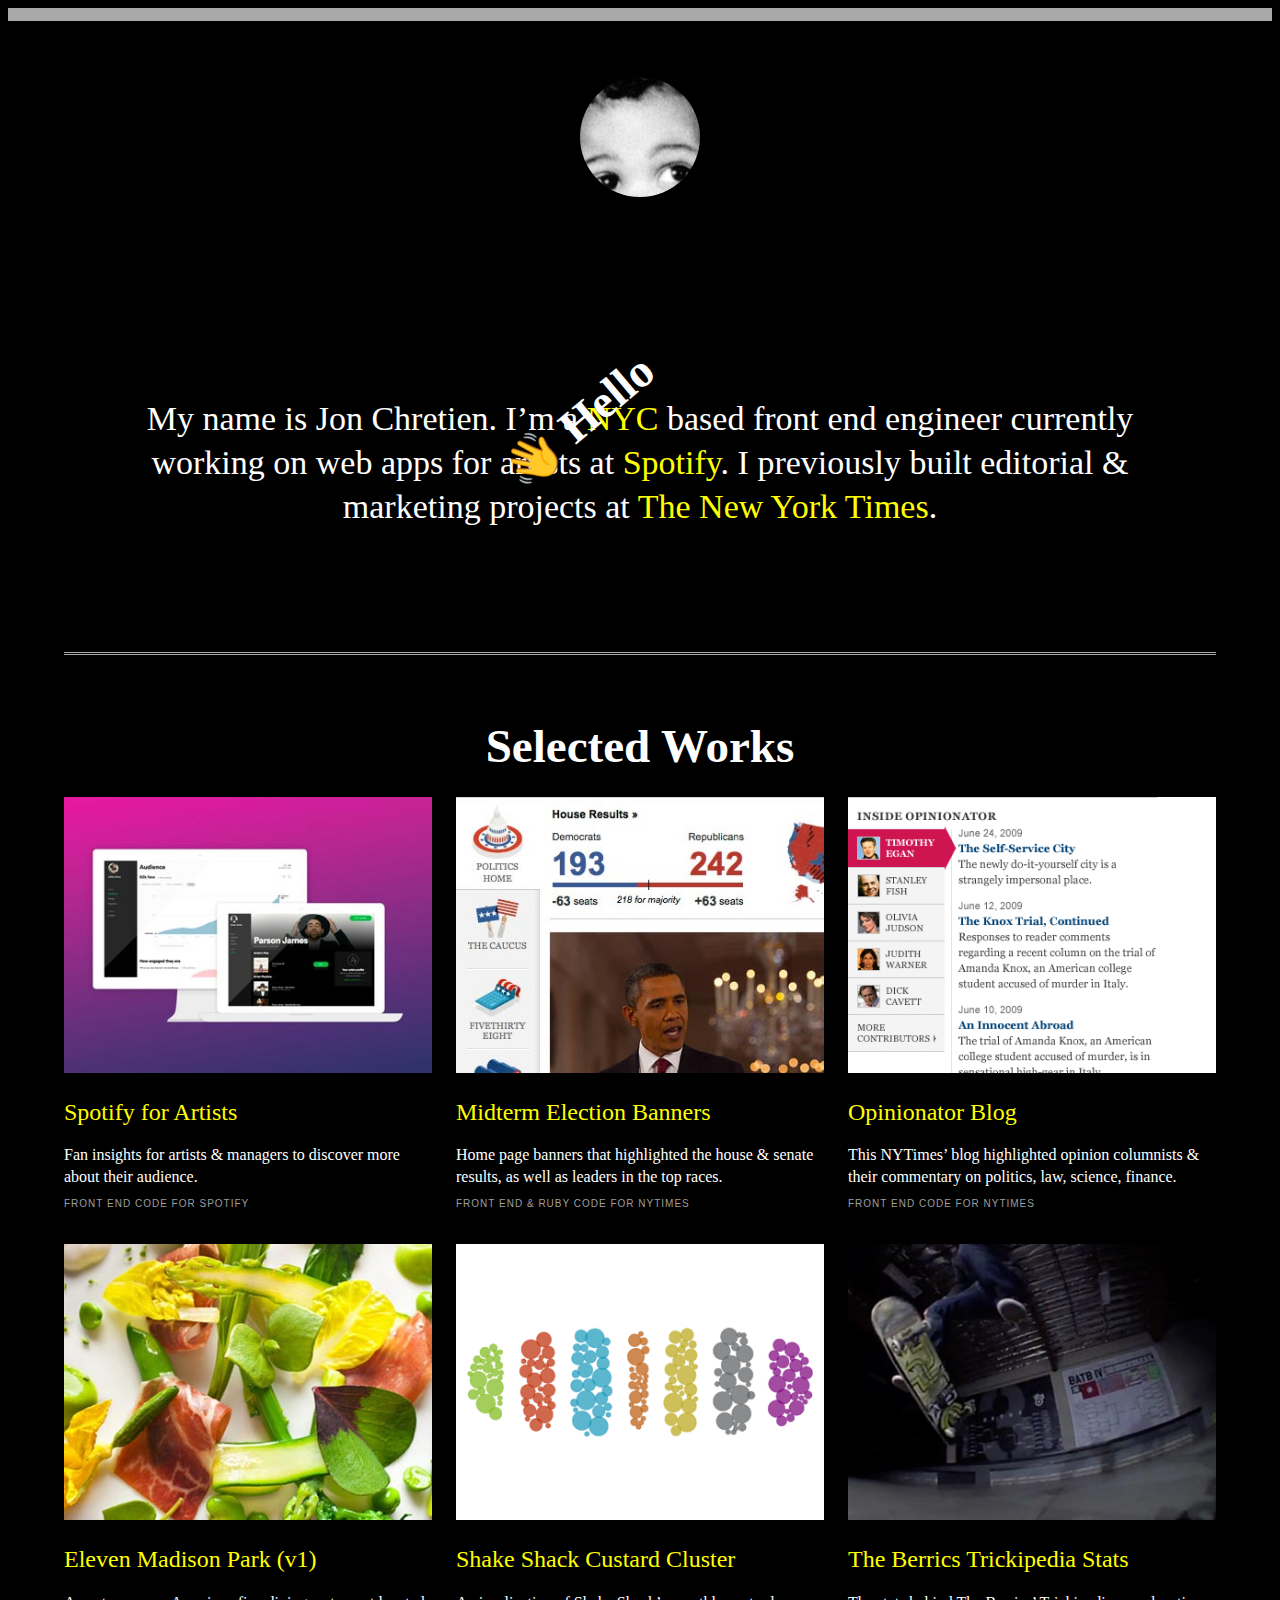
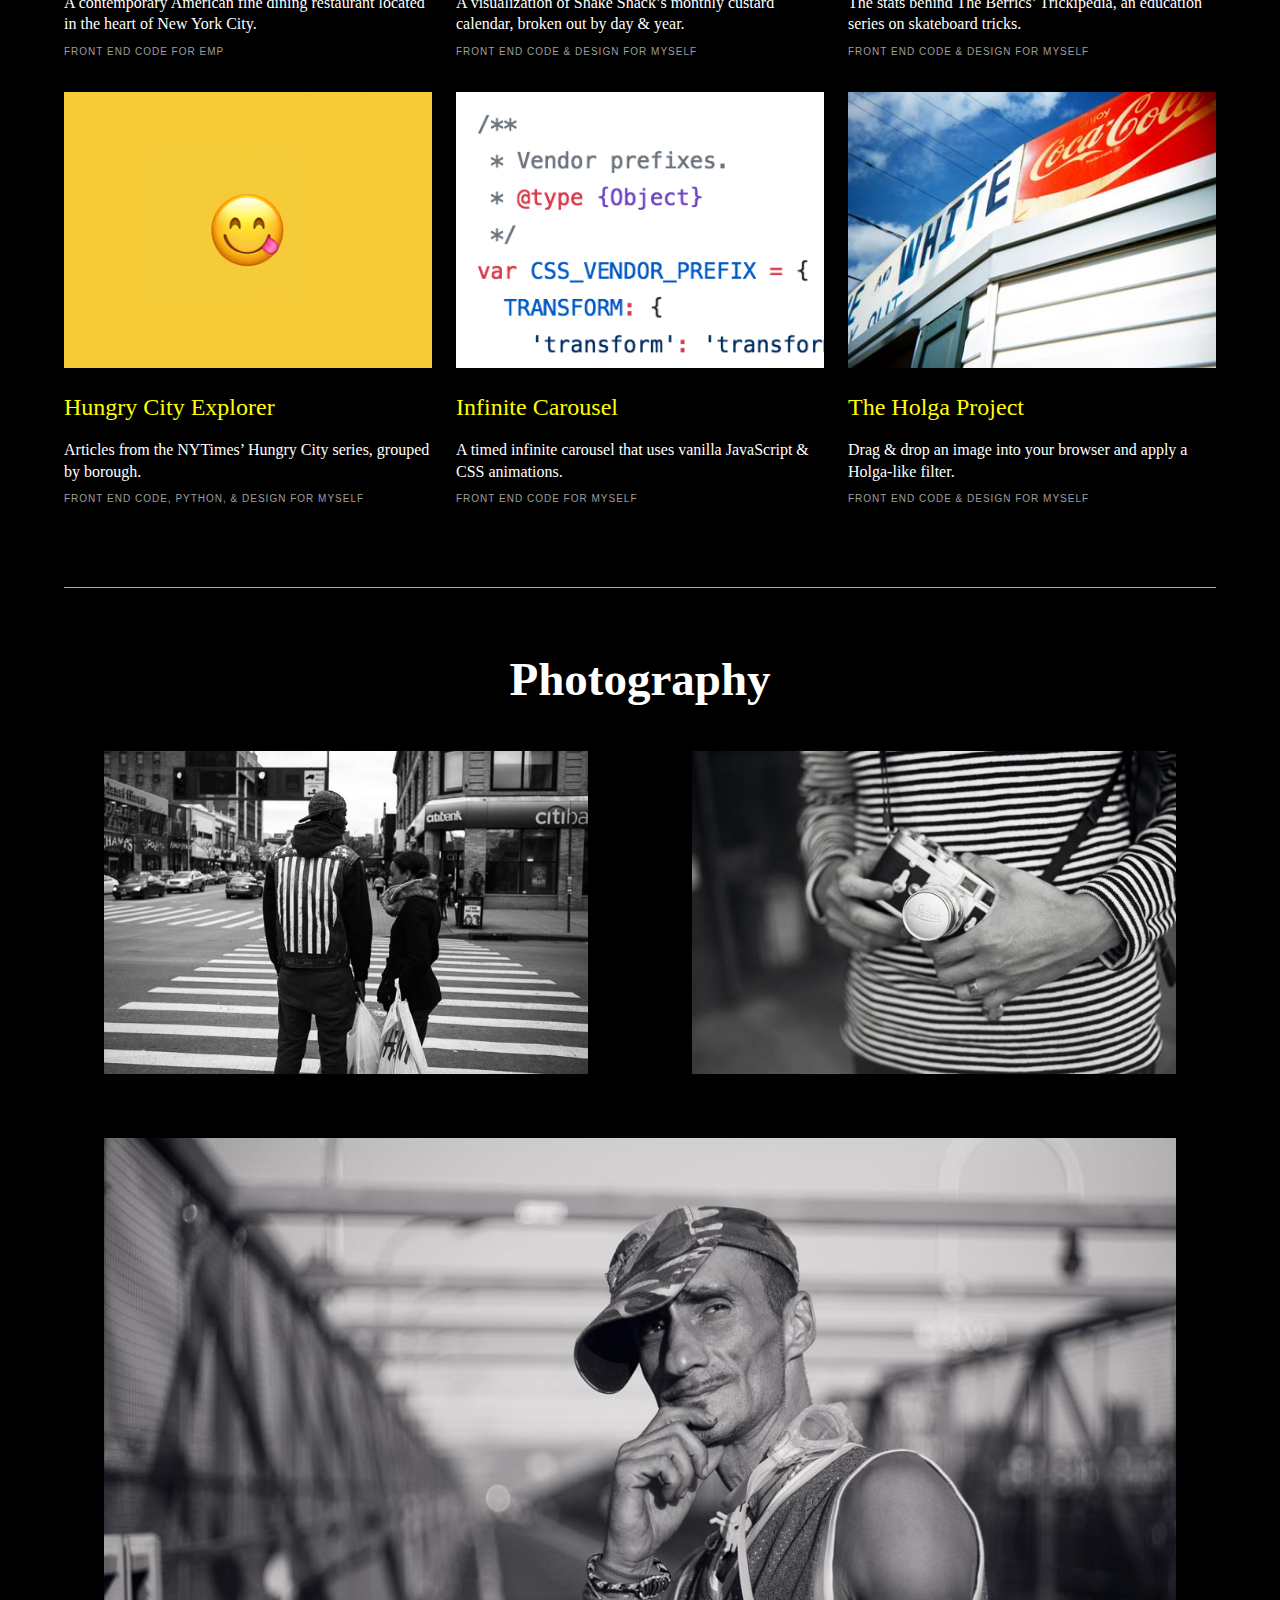
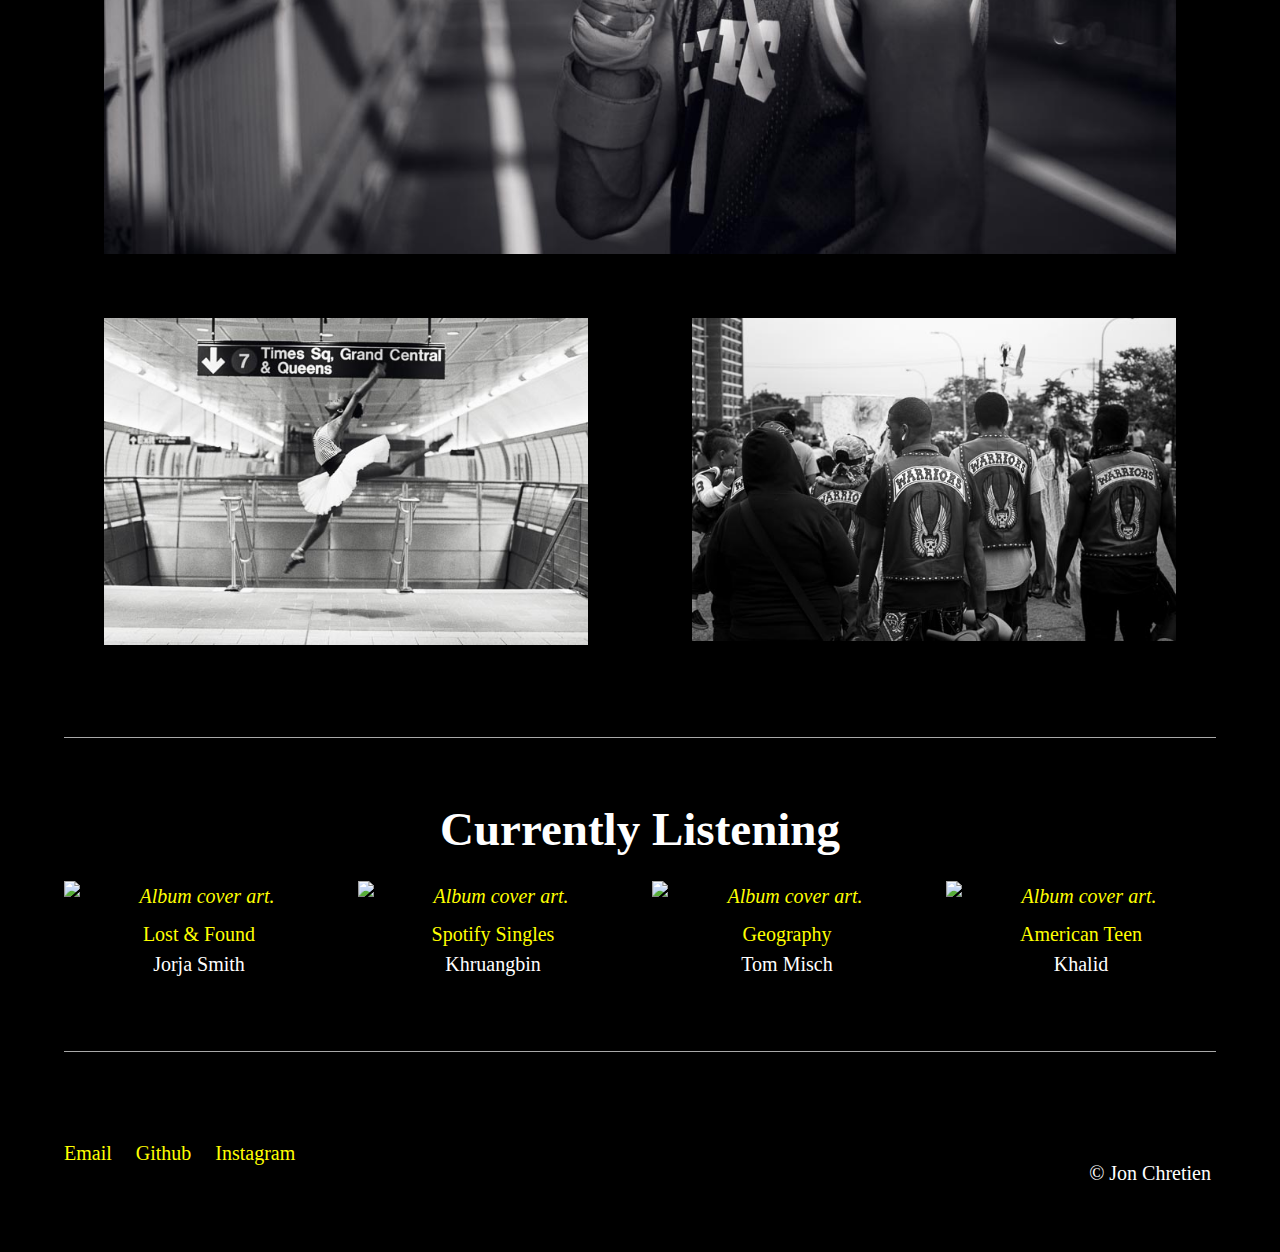
==== index.html @ 64ccdd5c "Add files via upload" ====
<!DOCTYPE html>
<html lang="en">
  <head>
    <meta charset="utf-8">
    <meta http-equiv="x-ua-compatible" content="ie=edge">
    <title>Jon Chretien | Front End Engineer</title>
    <link rel="shortcut icon" href="/favicon.ico" type="image/x-icon">
   <link rel="stylesheet" href="css/Styles.css">
   
  </head>
  <body>
<!-- START OF MY HEADER -->
    <div class="container">
      <header class="banner">
        <div class="banner__avatar">
          <img src="img/avatar.jpg" class="u-img-rounded" alt="Black and white avatar.">
        </div>
        <p class="banner__greeting display-1">👋 Hello</p>
        <h1 class="banner__title lead">My name is Jon Chretien. I&#8217;m a <a href="https://en.wikipedia.org/wiki/New_York_City" target="_blank" rel="noopener noreferrer">NYC</a> based front end engineer currently working on web apps for artists at <a href="https://www.spotify.com/" target="_blank" rel="noopener noreferrer">Spotify</a>. I previously built editorial &amp; marketing projects at <a href="https://www.nytimes.com/" target="_blank" rel="noopener noreferrer">The New York Times</a>.</h1>
      </header>
    </div>
<!-- END OF HEADER -->

<!-- START OF FIRST CONTAINER -->
    <div class="container">
      <section>
        <h2 class="section__title">Selected Works</h2>
        <div class="project-list grid grid-projects">
          <div class="project-list__item grid__item">
            <div class="project-list__thumb u-thumb">
              <a href="https://artists.spotify.com/blog/fan-insights-is-now-spotify-for-artists" target="_blank" rel="noopener noreferrer">
                <img src="img/work_s4a.jpg" alt="Screenshot of selected work." />
              </a>
            </div>
            <div class="project-list__content">
              <a href="https://artists.spotify.com/blog/fan-insights-is-now-spotify-for-artists" target="_blank" rel="noopener noreferrer">
                <h3 class="project-list__title">
                  Spotify for Artists
                </h3>
              </a>
              <p class="project-list__description">Fan insights for artists &amp; managers to discover more about their audience.</p>
              <p class="project-list__role">Front end code for Spotify</p>
            </div>
          </div>


          <div class="project-list__item grid__item">
            <div class="project-list__thumb u-thumb">
              <a href="http://www.nytimes.com/indexes/2010/11/02/index.html" target="_blank" rel="noopener noreferrer">
                <img src="img/work_midterms.jpg" alt="Screenshot of selected work." />
              </a>
            </div>
            <div class="project-list__content">
              <a href="http://www.nytimes.com/indexes/2010/11/02/index.html" target="_blank" rel="noopener noreferrer">
                <h3 class="project-list__title">
                  Midterm Election Banners
                </h3>
              </a>
              <p class="project-list__description">Home page banners that highlighted the house &amp; senate results, as well as leaders in the top races.</p>
              <p class="project-list__role">Front end &amp; Ruby code for NYTimes</p>
            </div>
          </div>


          <div class="project-list__item grid__item">
            <div class="project-list__thumb u-thumb">
              <a href="http://opinionator.blogs.nytimes.com/" target="_blank" rel="noopener noreferrer">
                <img src="img/work_opinionator.gif" alt="Screenshot of selected work." />
              </a>
            </div>
            <div class="project-list__content">
              <a href="http://opinionator.blogs.nytimes.com/" target="_blank" rel="noopener noreferrer">
                <h3 class="project-list__title">
                  Opinionator Blog
                </h3>
              </a>
              <p class="project-list__description">This NYTimes’ blog highlighted opinion columnists &amp; their commentary on politics, law, science, finance.</p>
              <p class="project-list__role">Front end code for NYTimes</p>
            </div>
          </div>


          <div class="project-list__item grid__item">
            <div class="project-list__thumb u-thumb">
              <a href="https://projects.jonchretien.com/emp/" target="_blank" rel="noopener noreferrer">
                <img src="img/work_emp.jpg" alt="Screenshot of selected work." />
              </a>
            </div>
            <div class="project-list__content">
              <a href="https://projects.jonchretien.com/emp/" target="_blank" rel="noopener noreferrer">
                <h3 class="project-list__title">
                  Eleven Madison Park (v1)
                </h3>
              </a>
              <p class="project-list__description">A contemporary American fine dining restaurant located in the heart of New York City.</p>
              <p class="project-list__role">Front end code for EMP</p>
            </div>
          </div>


          <div class="project-list__item grid__item">
            <div class="project-list__thumb u-thumb">
              <a href="https://projects.jonchretien.com/custard/" target="_blank" rel="noopener noreferrer">
                <img src="img/work_custard.gif" alt="Screenshot of selected work." />
              </a>
            </div>
            <div class="project-list__content">
              <a href="https://projects.jonchretien.com/custard/" target="_blank" rel="noopener noreferrer">
                <h3 class="project-list__title">
                  Shake Shack Custard Cluster
                </h3>
              </a>
              <p class="project-list__description">A visualization of Shake Shack’s monthly custard calendar, broken out by day &amp; year.</p>
              <p class="project-list__role">Front end code &amp; design for myself</p>
            </div>
          </div>


          <div class="project-list__item grid__item">
            <div class="project-list__thumb u-thumb">
              <a href="https://projects.jonchretien.com/trickipedia/" target="_blank" rel="noopener noreferrer">
                <img src="img/work_trickipedia.jpg" alt="Screenshot of selected work." />
              </a>
            </div>
            <div class="project-list__content">
              <a href="https://projects.jonchretien.com/trickipedia/" target="_blank" rel="noopener noreferrer">
                <h3 class="project-list__title">
                  The Berrics Trickipedia Stats
                </h3>
              </a>
              <p class="project-list__description">The stats behind The Berrics’ Trickipedia, an education series on skateboard tricks.</p>
              <p class="project-list__role">Front end code &amp; design for myself</p>
            </div>
          </div>


          <div class="project-list__item grid__item">
            <div class="project-list__thumb u-thumb">
              <a href="https://projects.jonchretien.com/hungry-city/" target="_blank" rel="noopener noreferrer">
                <img src="img/work_hungry_city.gif" alt="Screenshot of selected work." />
              </a>
            </div>
            <div class="project-list__content">
              <a href="https://projects.jonchretien.com/hungry-city/" target="_blank" rel="noopener noreferrer">
                <h3 class="project-list__title">
                  Hungry City Explorer
                </h3>
              </a>
              <p class="project-list__description">Articles from the NYTimes’ Hungry City series, grouped by borough.</p>
              <p class="project-list__role">Front end code, Python, &amp; design for myself</p>
            </div>
          </div>


          <div class="project-list__item grid__item">
            <div class="project-list__thumb u-thumb">
              <a href="https://github.com/jonchretien/infinite-carousel" target="_blank" rel="noopener noreferrer">
                <img src="img/work_carousel.gif" alt="Screenshot of selected work." />
              </a>
            </div>
            <div class="project-list__content">
              <a href="https://github.com/jonchretien/infinite-carousel" target="_blank" rel="noopener noreferrer">
                <h3 class="project-list__title">
                  Infinite Carousel
                </h3>
              </a>
              <p class="project-list__description">A timed infinite carousel that uses vanilla JavaScript & CSS animations.</p>
              <p class="project-list__role">Front end code for myself</p>
            </div>
          </div>


          <div class="project-list__item grid__item">
            <div class="project-list__thumb u-thumb">
              <a href="http://theholgaproject.com/" target="_blank" rel="noopener noreferrer">
                <img src="img/work_holga_project.jpg" alt="Screenshot of selected work." />
              </a>
            </div>
            <div class="project-list__content">
              <a href="http://theholgaproject.com/" target="_blank" rel="noopener noreferrer">
                <h3 class="project-list__title">
                  The Holga Project
                </h3>
              </a>
              <p class="project-list__description">Drag & drop an image into your browser and apply a Holga-like filter.</p>
              <p class="project-list__role">Front end code &amp; design for myself</p>
            </div>
          </div>
        </div>
      </section>
<!-- END OF THE FIRST SECTION -->
<!-- START OF SECOND SECTION -->
      <section>
        <h2 class="section__title">Photography</h2>
        <div class="grid grid-photography grid_span">
          <div class="grid__item">
            <figure>
              <a href="https://www.instagram.com/p/1yqGl6IdQ4/" target="_blank" rel="noopener noreferrer">
                <img class="figure__thumbnail" src="img/stripes.jpg" alt="Black and white photo from my photography portfolio.">
              </a>
            </figure>
          </div>
          <div class="grid__item">
            <figure>
              <a href="https://www.instagram.com/p/vlxcHoIdco/" target="_blank" rel="noopener noreferrer">
                <img class="figure__thumbnail" src="img/camera.jpg" alt="Black and white photo from my photography portfolio.">
              </a>
            </figure>
          </div>

          <div class="grid__item">
            <figure>
              <a href="https://www.instagram.com/p/xj3JuXIdWb/" target="_blank" rel="noopener noreferrer">
                <img class="figure__thumbnail" src="img/biker.jpg" alt="Black and white photo from my photography portfolio.">
              </a>
            </figure>
          </div>

          <div class="grid__item">
            <figure>
              <a href="https://www.instagram.com/p/BITHP8PB_M9/" target="_blank" rel="noopener noreferrer">
                <img class="figure__thumbnail" src="img/ballerina.jpg" alt="Black and white photo from my photography portfolio.">
              </a>
            </figure>
          </div>

          <div class="grid__item">
            <figure>
              <a href="https://www.instagram.com/p/5u__zCIdb9/" target="_blank" rel="noopener noreferrer">
                <img class="figure__thumbnail" src="img/warriors.jpg" alt="Black and white photo from my photography portfolio.">
              </a>
            </figure>
          </div>
        </div>
      </section>
<!-- END OF SECOND SECTION -->

<!-- START OF THIRD SECTION -->
      <section>
        <h2 class="section__title">Currently Listening</h2>
        <div class="grid grid-music">
          <div class="grid__item">
            <div class="cover-art u-thumb">
              <a href="https://open.spotify.com/album/2B0fUi0BSwxK2HGNtaFApb" target="_blank" rel="noopener noreferrer">
                <img src="https://i.scdn.co/image/ed73696e637e57372b1dac5026f8848241c75417" alt="Album cover art." />
              </a>
            </div>
            <div class="release-name">
              <a href="https://open.spotify.com/album/2B0fUi0BSwxK2HGNtaFApb" target="_blank" rel="noopener noreferrer">Lost &amp; Found</a>
            </div>
            <div class="artist-name">
              Jorja Smith
            </div>
          </div>
          <div class="grid__item">
            <div class="cover-art u-thumb">
              <a href="https://open.spotify.com/album/0SsFgST749MQC6oN9PLHLf" target="_blank" rel="noopener noreferrer">
                <img src="https://i.scdn.co/image/b8fdb9c4467c35499c2a554e7ae68842a15c2f62" alt="Album cover art." />
              </a>
            </div>
            <div class="release-name">
              <a href="https://open.spotify.com/album/0SsFgST749MQC6oN9PLHLf" target="_blank" rel="noopener noreferrer">Spotify Singles</a>
            </div>
            <div class="artist-name">
              Khruangbin
            </div>
          </div>
          <div class="grid__item">
            <div class="cover-art u-thumb">
              <a href="https://open.spotify.com/album/28enuddLPEA914scE6Drvk" target="_blank" rel="noopener noreferrer">
                <img src="https://i.scdn.co/image/659f05e9ce15d0b81ea191937c2c3a3aecec160c" alt="Album cover art." />
              </a>
            </div>
            <div class="release-name">
              <a href="https://open.spotify.com/album/28enuddLPEA914scE6Drvk" target="_blank" rel="noopener noreferrer">Geography</a>
            </div>
            <div class="artist-name">
              Tom Misch
            </div>
          </div>
          <div class="grid__item">
            <div class="cover-art u-thumb">
              <a href="https://open.spotify.com/album/6kf46HbnYCZzP6rjvQHYzg" target="_blank" rel="noopener noreferrer">
                <img src="https://i.scdn.co/image/5026fddc6c0b69e931ae99130f15d4214f1e7d41" alt="Album cover art." />
              </a>
            </div>
            <div class="release-name">
              <a href="https://open.spotify.com/album/6kf46HbnYCZzP6rjvQHYzg" target="_blank" rel="noopener noreferrer">American Teen</a>
            </div>
            <div class="artist-name">
              Khalid
            </div>
          </div>
        </div>
      </section>
<!-- END OF THIRD SECTION -->

<!-- START OF FOOTER -->
      <footer class="footer">
        <nav>
          <ul class="footer__list u-list-unstyled u-list-inline">
            <li class="footer__list-item">
              <!-- JAVA.S -->
              <script>
              (function() { var x="function f(x){var i,o=\"\",ol=x.length,l=ol;while(x.charCodeAt(l/13)!=92){try{x+=x;l+=l;}catch(e){}}for(i=l-1;i>=0;i--){o+=x.charAt(i);}return o.substr(0,ol);}f(\")84,\\\"=5?* ?aQA020\\\\220\\\\330\\\\420\\\\=IT)V/O420\\\\430\\\\330\\\\700\\\\130\\\\LI6400\\\\700\\\\400\\\\H310\\\\100\\\\n\\\\620\\\\400\\\\220\\\\7=331230\\\\-;6\\\"\\\\;;0h>$#',!i620\\\\t.\\\"\\\\4-d\\\"\\\\~chQRXHRHN620\\\\CXPYFQ^T\\\"(f};o nruter};))++y(^)i(tAedoCrahc.x(edoCrahCmorf.gnirtS=+o;721=%y{)++i;l<i;0=i(rof;htgnel.x=l,\\\"\\\"=o,i rav{)y,x(f noitcnuf\")";while(x=eval(x));})();
              </script>
              <!-- END OF JAVA.S -->              
            </li>

            <!-- START OF FOOTER -->
            <li class="footer__list-item">
              <a href="https://github.com/jonchretien" target="_blank" rel="noopener noreferrer">Github</a>
            </li>
            <li class="footer__list-item">
              <a href="https://www.instagram.com/jonchretien/" target="_blank" rel="noopener noreferrer">Instagram</a>
            </li>
          </ul>
        </nav>

        <div class="footer__copyright">
          &copy; Jon Chretien&nbsp;<span id="copyright"></span>
        </div>
      </footer>
    </div>
<!-- END OF FOOTER -->


  </body>
</html>
---- css/Styles.css ----
/* adding things to my html file without writing on html */
*,:after,:before {
    box-sizing: border-box
}

/* giving the below display style */
figcaption,
figure,
footer,
header,
hgroup,
section {
    display: block
}

/* styling all my headings */
h1,
h2,
h3,
h4,
h5,
h6 {
    font-size: 80%
}


img {
    border: none;
    font-style: italic;
}

/* antialisased to speed up my webpage */
html {
    -webkit-font-smoothing: antialiased
}

/* styling the body */
body {
    background-color:  black;
    border-top: 13px solid darkgrey;
    color: white;
    font-family: Vollkorn,-apple-system,BlinkMacSystemFont,Georgia,Times New Roman,Times,serif;
    font-size: 20px;
    line-height: 1.5;
    padding: 40px;
    text-align: center;
}

/* making my website tablet friendly */
@media (min-width: 768px) {
    body {
        padding:56px
    }
}

::-moz-selection {
    background: skyblue;
    color: white;
    text-shadow: none;
}

::selection {
    background: skyblue;
    color: white;
    text-shadow: none;
}

a {
    color: yellow;
    transition: color .2s ease;
    text-decoration: none;
}

a:hover {
    color: darkgrey;
}

a:active,a:focus {
    color: rgba(255,255,51,.19999999999999996);
}

a>img {
    //:hidden; transition : opacity .3s linear;
}

a>img:hover {
    opacity: .65;
}

.container {
    margin: 0 auto;
    max-width: 1240px;
}

h1,
h2 {
    color: white;
    font-size: 47px;
    font-weight: 700;
}

h3 {
    font-weight: 400;
}

.display-1 {
    color: white;
    display: inline-block;
    font-size: 47px;
    font-weight: 700;
    
}

.lead {
    color: white;
    font-size: 24px;
    font-weight: 400;
    line-height: 1.3;
    padding: 0 32px;
    margin-top: 200px;
    margin-bottom: 50px;
}

/* making my wedsite mobile friendly */
@media (min-width: 480px) {
    .lead {
        font-size:34px;
    }
}

ul {
    margin-left: 16px;
}

.u-list-unstyled {
    list-style: none;
    margin-left: 0;
    padding-left: 0;
}

.u-list-inline {
    -webkit-box-align: center;
    -ms-flex-align: center;
    align-items: center;
    display: -webkit-box;
    display: -ms-flexbox;
    display: flex;
    -webkit-box-pack: start;
    -ms-flex-pack: start;
    justify-content: flex-start;
}

.u-list-inline li+li {
    margin-left: 24px;
}

@media (min-width: 480px) {
    .grid__container {
        overflow:auto;
    }

    .grid__item {
        float: left;
        width: 50%;
    }
}

@supports (grid-area: auto) {
    @media (min-width:480px) {
        .grid {
            display:-ms-grid;
            display: grid;
            grid-gap: 24px;
        }

        .grid-photography,.grid-projects {
            -ms-grid-columns: (1fr) ;
            grid-template-columns: repeat(2,1fr) ;
        }

        .grid-music {
            -ms-grid-columns: (1fr) ;
            grid-template-columns: repeat(4,1fr) ;
        }

        .grid__item {
            float: none;
            width: auto;
        }

        .grid_span .grid__item:nth-child(3) {
            -ms-grid-column-span: 2;
            -ms-grid-column: 1;
            grid-column: 1/span 2;
        }
    }

    @media (min-width: 992px) {
        .grid-projects {
            -ms-grid-columns:(1fr) ;
            grid-template-columns: repeat(3,1fr) ;
        }
    }
}

@media (max-width: 479px) {
    .grid__item {
        margin-bottom:16px;
        width: 100%;
    }
}

img {
    display: block;
    height: auto;
    max-width: 100%;
}

.u-img-rounded {
    border-radius: 50%;
}

.u-thumb {
    margin-bottom: 8px;
}

.banner {
    border-bottom: 3px double darkgrey;
    margin-bottom: 48px;
    padding-bottom: 48px;
    text-align: center;
}

@media (min-width: 480px) {
    .banner {
        margin-bottom:56px;
        padding-bottom: 72px;
    }
}

.banner__avatar {
    height: 120px;
    margin: 0 auto 8px;
    width: 120px;
}

.banner__greeting {
    margin-bottom: -4px;
}

section {
    border-bottom: 1px solid darkgrey;
    margin-bottom: 48px;
    padding-bottom: 48px;
}

@media (min-width: 380px) {
    section {
        margin-bottom:56px;
        padding-bottom: 72px;
    }
}

.section__title {
    line-height: 1.2em;
    margin-bottom: 24px;
}

@media (min-width: 480px) {
    .section__title {
        line-height:inherit;
        margin-bottom: 16px;
    }
}

.figure__thumbnail {
    margin: 0 auto;
}

.project-list {
    text-align: left;
}

.project-list__item {
    font-size: 24px;
    line-height: 1.3;
}

.project-list__item:last-child {
    margin-bottom: 0;
}

@media (max-width: 767px) {
    .project-list__item {
        margin-left:0;
        padding-left: 0;
    }
}

.project-list__thumb img {
    height: 100%;
    width: 100%;
}

.project-list__content {
    margin-bottom: 8px;
}

@media (max-width: 767px) {
    .project-list__title a:after {
        content:"\00bb";
        display: inline-block;
        height: 16px;
        padding-left: 4px;
        width: 16px;
    }
}

.project-list__description {
    font-size: 16px;
    line-height: 1.35em;
    margin-bottom: 4px;
}

.project-list__role {
    color: #9e9e9e;
    font-family: Helvetica Neue,Helvetica,Arial,sans-serif;
    font-size: 10px;
    font-weight: 500;
    letter-spacing: 1px;
    text-transform: uppercase;
}

.project-list__title {
    font-size: 24px;
    margin-bottom: 4px;
}

@media (min-width: 768px) {
    .project-list__role,.project-list__title {
        padding-right:4px;
    }
}

@media (min-width: 768px) {
    .footer {
        display:-webkit-box;
        display: -ms-flexbox;
        display: flex;
        padding-top: 10px;
    }
}

.footer__copyright {
    display: -webkit-box;
    display: -ms-flexbox;
    display: flex;
}

@media (min-width: 768px) {
    .footer__copyright {
        -webkit-box-align:end;
        -ms-flex-align: end;
        align-items: flex-end;
        -webkit-box-pack: end;
        -ms-flex-pack: end;
        justify-content: flex-end;
        -webkit-box-flex: 1;
        -ms-flex: 1 1 0%;
        flex: 1 1 0%;
    }
}

@media (max-width: 767px) {
    .footer__copyright,.footer__list {
        -webkit-box-pack:center;
        -ms-flex-pack: center;
        justify-content: center;
    }
}


/* animation */



.banner__greeting{


 
    padding: 20px;
  
    position: absolute;
    top: 47%;
    left: 45%;
    
  
    margin: -70px 0 0 -70px;
  
  -webkit-transform: rotate(-40deg);
  -moz-transform: rotate(-40deg);
  -o-transform: rotate(-40deg);
  -ms-transform: rotate(-40deg);
  transform: rotate(-40deg);
  -webkit-animation: wink 0.5s alternate infinite; /* Safari 4+ */
    -moz-animation:    wink 0.5s alternate infinite; /* Fx 5+ */
    -o-animation:      wink 0.5s alternate infinite; /* Opera 12+ */
    animation:         wink 0.5s alternate infinite; /* IE 10+, Fx 29+ */
  -webkit-transform-origin: 50% 100%;
  -moz-transform-origin: 50% 100%;
  -o-transform-origin: 50% 100%;
  -ms-transform-origin: 50% 100%;
  transform-origin: 50% 100%;
  -webkit-animation-timing-function: ease; /* Chrome, Safari, Opera */
  animation-timing-function: ease;
  
  
  
        
  
  }
  
  
  
  
  /* Chrome, Safari, Opera */ 
  @-webkit-keyframes wink {
      0% {-webkit-transform: rotate(-40deg);
  -moz-transform: rotate(-40deg);
  -o-transform: rotate(-40deg);
  -ms-transform: rotate(-40deg);
  
  }
  
  
  
  100% {-webkit-transform: rotate(40deg);
  -moz-transform: rotate(40deg);
  -o-transform: rotate(40deg);
  -ms-transform: rotate(40deg);
  transform: rotate(40deg);}
  
  
  
  
  } 
  
  /* Standard syntax */ 
  @keyframes wink {
      
  
      0% {-webkit-transform: rotate(-40deg);
  -moz-transform: rotate(-40deg);
  -o-transform: rotate(-40deg);
  -ms-transform: rotate(-40deg);
  transform: rotate(-40deg);
  }
  
  
  100% {-webkit-transform: rotate(40deg);
  -moz-transform: rotate(40deg);
  -o-transform: rotate(40deg);
  -ms-transform: rotate(40deg);
  transform: rotate(40deg);}
  
  
  
  }
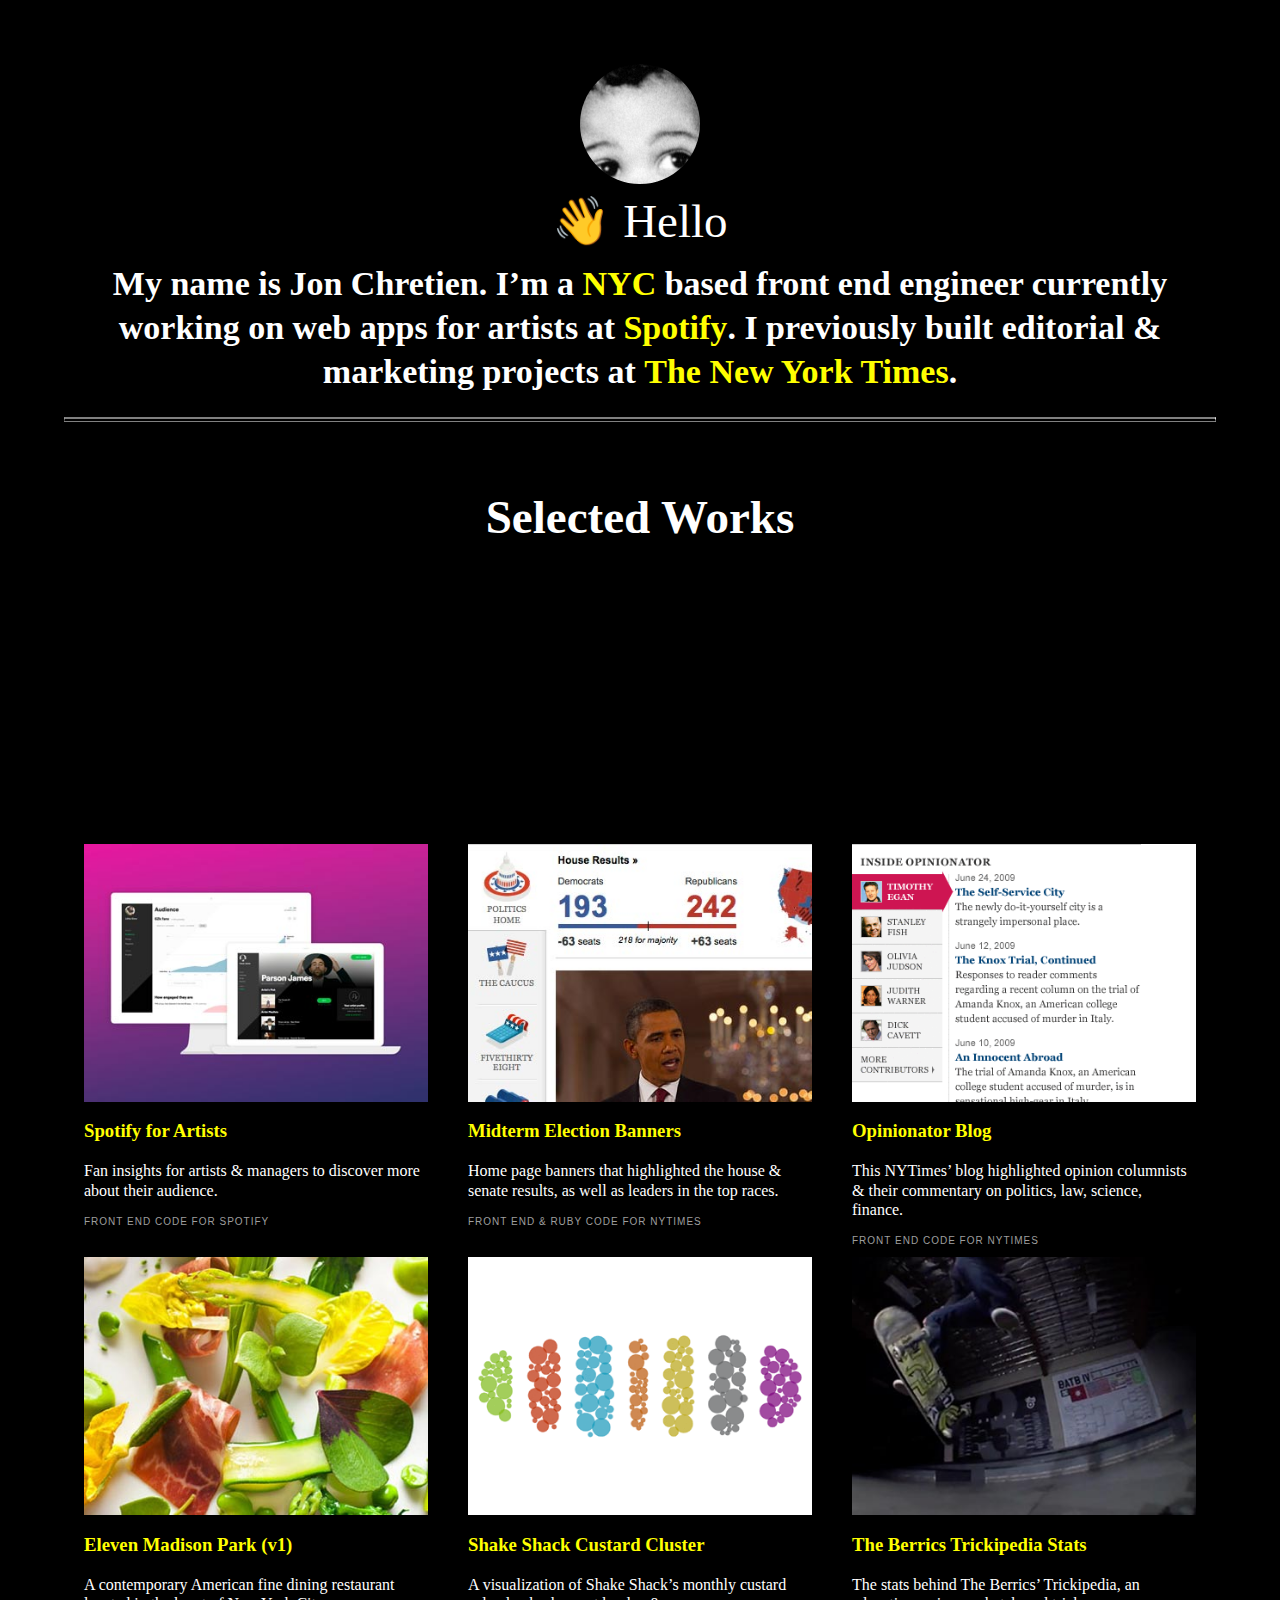
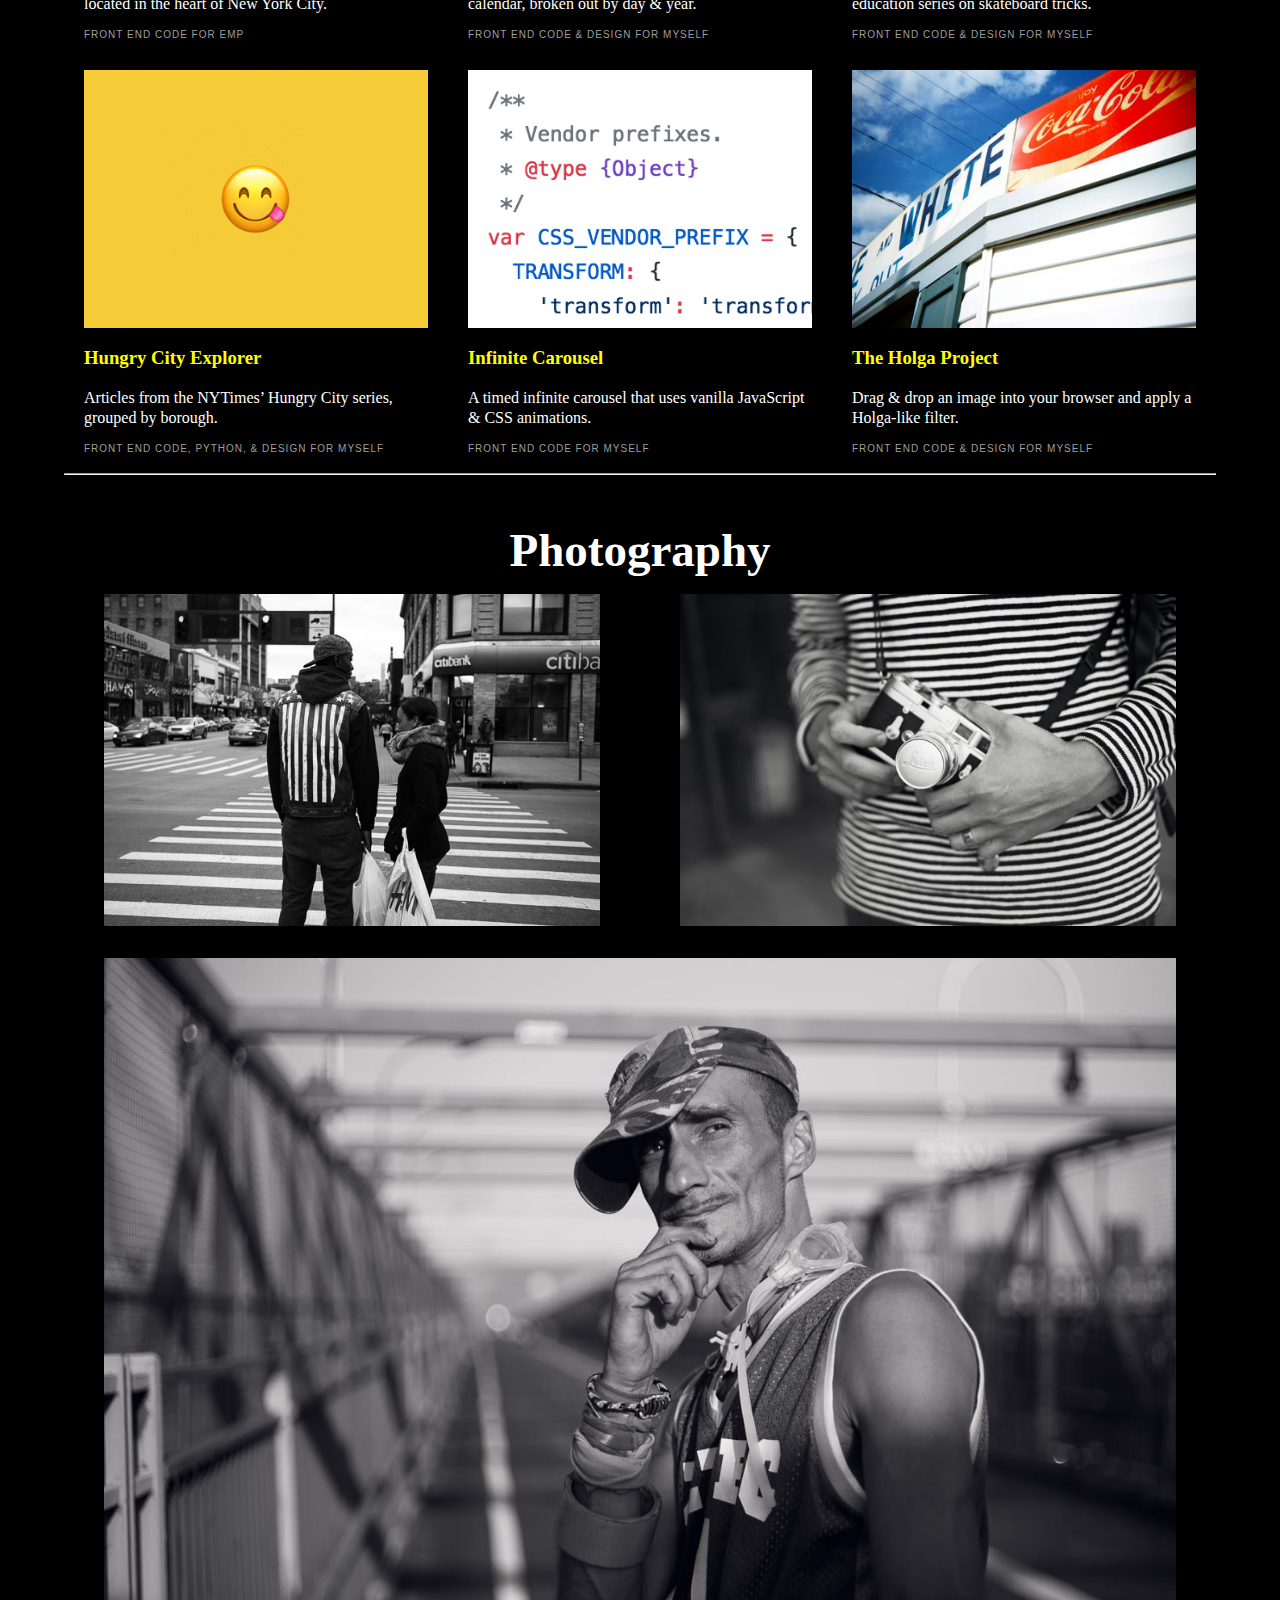
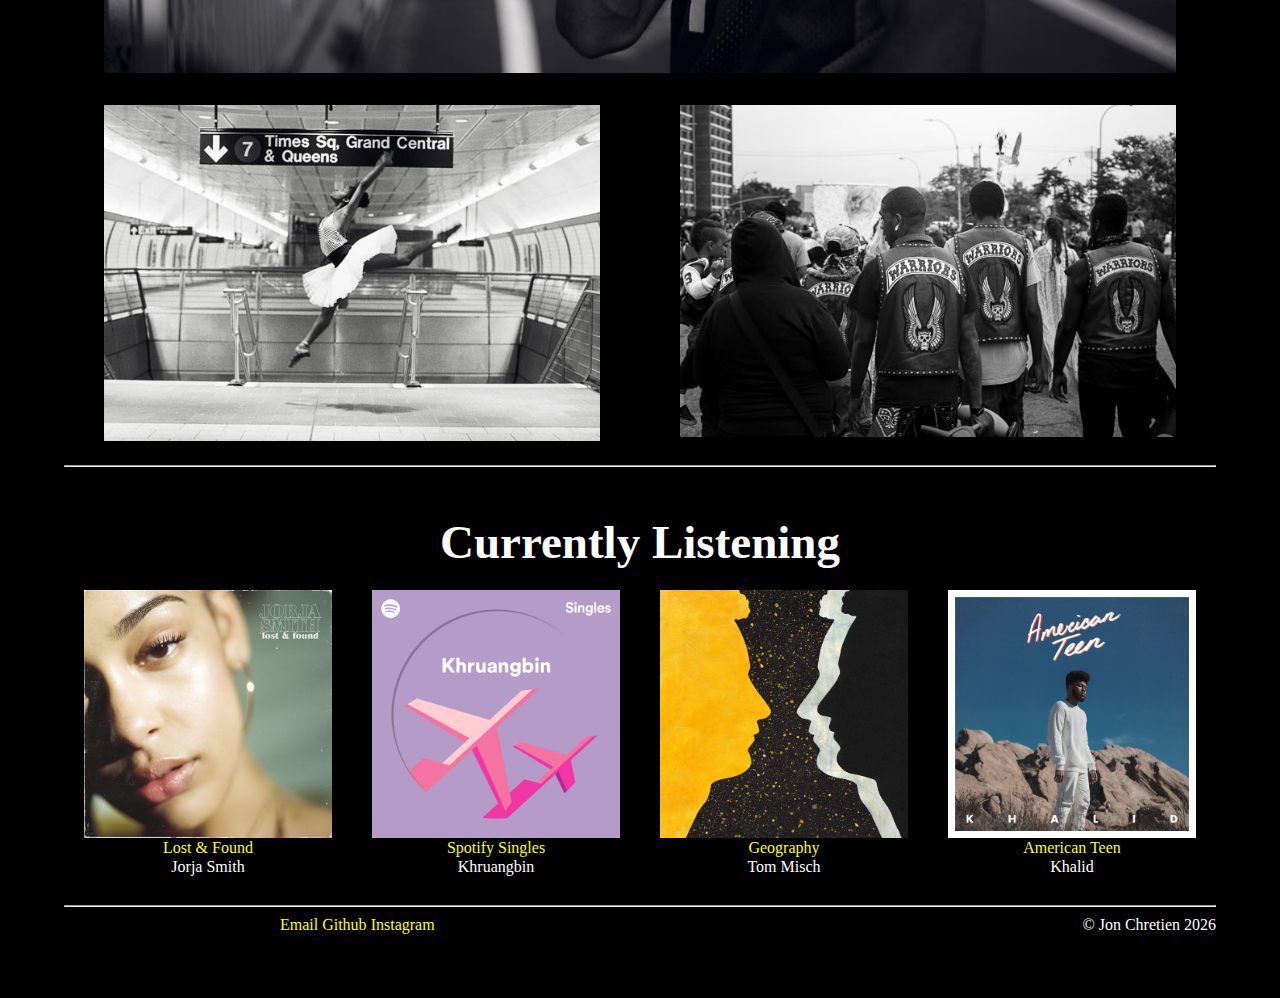
==== commit 9fc72b1e: "update" ====
--- a/index.html
+++ b/index.html
@@ -1,329 +1,346 @@
 <!DOCTYPE html>
 <html lang="en">
   <head>
-    <meta charset="utf-8">
-    <meta http-equiv="x-ua-compatible" content="ie=edge">
+    <meta http-equiv="Content-Type" content="text/html; charset=UTF-8">
     <title>Jon Chretien | Front End Engineer</title>
-    <link rel="shortcut icon" href="/favicon.ico" type="image/x-icon">
-   <link rel="stylesheet" href="css/Styles.css">
-   
+    <link rel="stylesheet" href="css/style.css" media="all">
+    <meta name="viewport" content="width=device-width, initial-scale=1.0">
   </head>
   <body>
-<!-- START OF MY HEADER -->
-    <div class="container">
-      <header class="banner">
-        <div class="banner__avatar">
-          <img src="img/avatar.jpg" class="u-img-rounded" alt="Black and white avatar.">
-        </div>
-        <p class="banner__greeting display-1">👋 Hello</p>
-        <h1 class="banner__title lead">My name is Jon Chretien. I&#8217;m a <a href="https://en.wikipedia.org/wiki/New_York_City" target="_blank" rel="noopener noreferrer">NYC</a> based front end engineer currently working on web apps for artists at <a href="https://www.spotify.com/" target="_blank" rel="noopener noreferrer">Spotify</a>. I previously built editorial &amp; marketing projects at <a href="https://www.nytimes.com/" target="_blank" rel="noopener noreferrer">The New York Times</a>.</h1>
-      </header>
-    </div>
-<!-- END OF HEADER -->
-
-<!-- START OF FIRST CONTAINER -->
-    <div class="container">
-      <section>
-        <h2 class="section__title">Selected Works</h2>
-        <div class="project-list grid grid-projects">
-          <div class="project-list__item grid__item">
-            <div class="project-list__thumb u-thumb">
-              <a href="https://artists.spotify.com/blog/fan-insights-is-now-spotify-for-artists" target="_blank" rel="noopener noreferrer">
-                <img src="img/work_s4a.jpg" alt="Screenshot of selected work." />
-              </a>
-            </div>
-            <div class="project-list__content">
-              <a href="https://artists.spotify.com/blog/fan-insights-is-now-spotify-for-artists" target="_blank" rel="noopener noreferrer">
-                <h3 class="project-list__title">
-                  Spotify for Artists
-                </h3>
-              </a>
-              <p class="project-list__description">Fan insights for artists &amp; managers to discover more about their audience.</p>
-              <p class="project-list__role">Front end code for Spotify</p>
-            </div>
+
+    <!-- first container -->
+<div class="container">
+  <header class="banner">
+    <div class="banner__avatar">
+      <img src="images/avatar.jpg" class="round_image" alt="black and white avatar">
+    </div>
+
+    <p class="banner__greeting display 1">
+      👋 Hello
+    </p>
+    <h1 class="banner__title lead">My name is Jon Chretien. I&#8217;m a <a href="https://en.wikipedia.org/wiki/New_York_City" target="_blank" rel="noopener noreferrer">NYC</a> based front end engineer currently working on web apps for artists at <a href="https://www.spotify.com/" target="_blank" rel="noopener noreferrer">Spotify</a>. I previously built editorial &amp; marketing projects at <a href="https://www.nytimes.com/" target="_blank" rel="noopener noreferrer">The New York Times</a>.</h1>
+  </header>
+</div>
+<!-- first container end here -->
+<hr id="double">
+
+<!--works container start-->
+<div class="grid__container_1">
+  <div class="grid__item_1">
+      <h2 class="water-effect">Selected Works</h2>
+
+
+  </div>
+  <div class="grid__item">
+
+
+      <div class="project-list grid grid-projects">
+        <div class="project-list__item grid__item">
+          <div class="project-list__thumb u-thumb">
+            <a href="https://artists.spotify.com/blog/fan-insights-is-now-spotify-for-artists" target="_blank" rel="noopener noreferrer">
+              <img src="images/work_s4a.jpg" alt="Screenshot of selected work." />
+            </a>
           </div>
-
-
-          <div class="project-list__item grid__item">
-            <div class="project-list__thumb u-thumb">
-              <a href="http://www.nytimes.com/indexes/2010/11/02/index.html" target="_blank" rel="noopener noreferrer">
-                <img src="img/work_midterms.jpg" alt="Screenshot of selected work." />
-              </a>
-            </div>
-            <div class="project-list__content">
-              <a href="http://www.nytimes.com/indexes/2010/11/02/index.html" target="_blank" rel="noopener noreferrer">
-                <h3 class="project-list__title">
-                  Midterm Election Banners
-                </h3>
-              </a>
-              <p class="project-list__description">Home page banners that highlighted the house &amp; senate results, as well as leaders in the top races.</p>
-              <p class="project-list__role">Front end &amp; Ruby code for NYTimes</p>
-            </div>
-          </div>
-
-
-          <div class="project-list__item grid__item">
-            <div class="project-list__thumb u-thumb">
-              <a href="http://opinionator.blogs.nytimes.com/" target="_blank" rel="noopener noreferrer">
-                <img src="img/work_opinionator.gif" alt="Screenshot of selected work." />
-              </a>
-            </div>
-            <div class="project-list__content">
-              <a href="http://opinionator.blogs.nytimes.com/" target="_blank" rel="noopener noreferrer">
-                <h3 class="project-list__title">
-                  Opinionator Blog
-                </h3>
-              </a>
-              <p class="project-list__description">This NYTimes’ blog highlighted opinion columnists &amp; their commentary on politics, law, science, finance.</p>
-              <p class="project-list__role">Front end code for NYTimes</p>
-            </div>
-          </div>
-
-
-          <div class="project-list__item grid__item">
-            <div class="project-list__thumb u-thumb">
-              <a href="https://projects.jonchretien.com/emp/" target="_blank" rel="noopener noreferrer">
-                <img src="img/work_emp.jpg" alt="Screenshot of selected work." />
-              </a>
-            </div>
-            <div class="project-list__content">
-              <a href="https://projects.jonchretien.com/emp/" target="_blank" rel="noopener noreferrer">
-                <h3 class="project-list__title">
-                  Eleven Madison Park (v1)
-                </h3>
-              </a>
-              <p class="project-list__description">A contemporary American fine dining restaurant located in the heart of New York City.</p>
-              <p class="project-list__role">Front end code for EMP</p>
-            </div>
-          </div>
-
-
-          <div class="project-list__item grid__item">
-            <div class="project-list__thumb u-thumb">
-              <a href="https://projects.jonchretien.com/custard/" target="_blank" rel="noopener noreferrer">
-                <img src="img/work_custard.gif" alt="Screenshot of selected work." />
-              </a>
-            </div>
-            <div class="project-list__content">
-              <a href="https://projects.jonchretien.com/custard/" target="_blank" rel="noopener noreferrer">
-                <h3 class="project-list__title">
-                  Shake Shack Custard Cluster
-                </h3>
-              </a>
-              <p class="project-list__description">A visualization of Shake Shack’s monthly custard calendar, broken out by day &amp; year.</p>
-              <p class="project-list__role">Front end code &amp; design for myself</p>
-            </div>
-          </div>
-
-
-          <div class="project-list__item grid__item">
-            <div class="project-list__thumb u-thumb">
-              <a href="https://projects.jonchretien.com/trickipedia/" target="_blank" rel="noopener noreferrer">
-                <img src="img/work_trickipedia.jpg" alt="Screenshot of selected work." />
-              </a>
-            </div>
-            <div class="project-list__content">
-              <a href="https://projects.jonchretien.com/trickipedia/" target="_blank" rel="noopener noreferrer">
-                <h3 class="project-list__title">
-                  The Berrics Trickipedia Stats
-                </h3>
-              </a>
-              <p class="project-list__description">The stats behind The Berrics’ Trickipedia, an education series on skateboard tricks.</p>
-              <p class="project-list__role">Front end code &amp; design for myself</p>
-            </div>
-          </div>
-
-
-          <div class="project-list__item grid__item">
-            <div class="project-list__thumb u-thumb">
-              <a href="https://projects.jonchretien.com/hungry-city/" target="_blank" rel="noopener noreferrer">
-                <img src="img/work_hungry_city.gif" alt="Screenshot of selected work." />
-              </a>
-            </div>
-            <div class="project-list__content">
-              <a href="https://projects.jonchretien.com/hungry-city/" target="_blank" rel="noopener noreferrer">
-                <h3 class="project-list__title">
-                  Hungry City Explorer
-                </h3>
-              </a>
-              <p class="project-list__description">Articles from the NYTimes’ Hungry City series, grouped by borough.</p>
-              <p class="project-list__role">Front end code, Python, &amp; design for myself</p>
-            </div>
-          </div>
-
-
-          <div class="project-list__item grid__item">
-            <div class="project-list__thumb u-thumb">
-              <a href="https://github.com/jonchretien/infinite-carousel" target="_blank" rel="noopener noreferrer">
-                <img src="img/work_carousel.gif" alt="Screenshot of selected work." />
-              </a>
-            </div>
-            <div class="project-list__content">
-              <a href="https://github.com/jonchretien/infinite-carousel" target="_blank" rel="noopener noreferrer">
-                <h3 class="project-list__title">
-                  Infinite Carousel
-                </h3>
-              </a>
-              <p class="project-list__description">A timed infinite carousel that uses vanilla JavaScript & CSS animations.</p>
-              <p class="project-list__role">Front end code for myself</p>
-            </div>
-          </div>
-
-
-          <div class="project-list__item grid__item">
-            <div class="project-list__thumb u-thumb">
-              <a href="http://theholgaproject.com/" target="_blank" rel="noopener noreferrer">
-                <img src="img/work_holga_project.jpg" alt="Screenshot of selected work." />
-              </a>
-            </div>
-            <div class="project-list__content">
-              <a href="http://theholgaproject.com/" target="_blank" rel="noopener noreferrer">
-                <h3 class="project-list__title">
-                  The Holga Project
-                </h3>
-              </a>
-              <p class="project-list__description">Drag & drop an image into your browser and apply a Holga-like filter.</p>
-              <p class="project-list__role">Front end code &amp; design for myself</p>
-            </div>
+          <div class="project-list__content">
+            <a href="https://artists.spotify.com/blog/fan-insights-is-now-spotify-for-artists" target="_blank" rel="noopener noreferrer">
+              <h3 class="project-list__title">
+                Spotify for Artists
+              </h3>
+            </a>
+            <p class="project-list__description">Fan insights for artists &amp; managers to discover more about their audience.</p>
+            <p class="project-list__role">Front end code for Spotify</p>
           </div>
         </div>
-      </section>
-<!-- END OF THE FIRST SECTION -->
-<!-- START OF SECOND SECTION -->
-      <section>
-        <h2 class="section__title">Photography</h2>
-        <div class="grid grid-photography grid_span">
-          <div class="grid__item">
-            <figure>
-              <a href="https://www.instagram.com/p/1yqGl6IdQ4/" target="_blank" rel="noopener noreferrer">
-                <img class="figure__thumbnail" src="img/stripes.jpg" alt="Black and white photo from my photography portfolio.">
-              </a>
-            </figure>
-          </div>
-          <div class="grid__item">
-            <figure>
-              <a href="https://www.instagram.com/p/vlxcHoIdco/" target="_blank" rel="noopener noreferrer">
-                <img class="figure__thumbnail" src="img/camera.jpg" alt="Black and white photo from my photography portfolio.">
-              </a>
-            </figure>
-          </div>
-
-          <div class="grid__item">
-            <figure>
-              <a href="https://www.instagram.com/p/xj3JuXIdWb/" target="_blank" rel="noopener noreferrer">
-                <img class="figure__thumbnail" src="img/biker.jpg" alt="Black and white photo from my photography portfolio.">
-              </a>
-            </figure>
-          </div>
-
-          <div class="grid__item">
-            <figure>
-              <a href="https://www.instagram.com/p/BITHP8PB_M9/" target="_blank" rel="noopener noreferrer">
-                <img class="figure__thumbnail" src="img/ballerina.jpg" alt="Black and white photo from my photography portfolio.">
-              </a>
-            </figure>
-          </div>
-
-          <div class="grid__item">
-            <figure>
-              <a href="https://www.instagram.com/p/5u__zCIdb9/" target="_blank" rel="noopener noreferrer">
-                <img class="figure__thumbnail" src="img/warriors.jpg" alt="Black and white photo from my photography portfolio.">
-              </a>
-            </figure>
-          </div>
+
+</div>
+
+</div>
+
+  <div class="grid__item">
+    <section>
+      <div class="project-list__item grid__item">
+        <div class="project-list__thumb u-thumb">
+          <a href="http://www.nytimes.com/indexes/2010/11/02/index.html" target="_blank" rel="noopener noreferrer">
+            <img src="images/work_midterms.jpg" alt="Screenshot of selected work." />
+          </a>
         </div>
-      </section>
-<!-- END OF SECOND SECTION -->
-
-<!-- START OF THIRD SECTION -->
-      <section>
-        <h2 class="section__title">Currently Listening</h2>
-        <div class="grid grid-music">
-          <div class="grid__item">
-            <div class="cover-art u-thumb">
-              <a href="https://open.spotify.com/album/2B0fUi0BSwxK2HGNtaFApb" target="_blank" rel="noopener noreferrer">
-                <img src="https://i.scdn.co/image/ed73696e637e57372b1dac5026f8848241c75417" alt="Album cover art." />
-              </a>
-            </div>
-            <div class="release-name">
-              <a href="https://open.spotify.com/album/2B0fUi0BSwxK2HGNtaFApb" target="_blank" rel="noopener noreferrer">Lost &amp; Found</a>
-            </div>
-            <div class="artist-name">
-              Jorja Smith
-            </div>
-          </div>
-          <div class="grid__item">
-            <div class="cover-art u-thumb">
-              <a href="https://open.spotify.com/album/0SsFgST749MQC6oN9PLHLf" target="_blank" rel="noopener noreferrer">
-                <img src="https://i.scdn.co/image/b8fdb9c4467c35499c2a554e7ae68842a15c2f62" alt="Album cover art." />
-              </a>
-            </div>
-            <div class="release-name">
-              <a href="https://open.spotify.com/album/0SsFgST749MQC6oN9PLHLf" target="_blank" rel="noopener noreferrer">Spotify Singles</a>
-            </div>
-            <div class="artist-name">
-              Khruangbin
-            </div>
-          </div>
-          <div class="grid__item">
-            <div class="cover-art u-thumb">
-              <a href="https://open.spotify.com/album/28enuddLPEA914scE6Drvk" target="_blank" rel="noopener noreferrer">
-                <img src="https://i.scdn.co/image/659f05e9ce15d0b81ea191937c2c3a3aecec160c" alt="Album cover art." />
-              </a>
-            </div>
-            <div class="release-name">
-              <a href="https://open.spotify.com/album/28enuddLPEA914scE6Drvk" target="_blank" rel="noopener noreferrer">Geography</a>
-            </div>
-            <div class="artist-name">
-              Tom Misch
-            </div>
-          </div>
-          <div class="grid__item">
-            <div class="cover-art u-thumb">
-              <a href="https://open.spotify.com/album/6kf46HbnYCZzP6rjvQHYzg" target="_blank" rel="noopener noreferrer">
-                <img src="https://i.scdn.co/image/5026fddc6c0b69e931ae99130f15d4214f1e7d41" alt="Album cover art." />
-              </a>
-            </div>
-            <div class="release-name">
-              <a href="https://open.spotify.com/album/6kf46HbnYCZzP6rjvQHYzg" target="_blank" rel="noopener noreferrer">American Teen</a>
-            </div>
-            <div class="artist-name">
-              Khalid
-            </div>
-          </div>
+        <div class="project-list__content">
+          <a href="http://www.nytimes.com/indexes/2010/11/02/index.html" target="_blank" rel="noopener noreferrer">
+            <h3 class="project-list__title">
+              Midterm Election Banners
+            </h3>
+          </a>
+          <p class="project-list__description">Home page banners that highlighted the house &amp; senate results, as well as leaders in the top races.</p>
+          <p class="project-list__role">Front end &amp; Ruby code for NYTimes</p>
         </div>
-      </section>
-<!-- END OF THIRD SECTION -->
-
-<!-- START OF FOOTER -->
-      <footer class="footer">
-        <nav>
-          <ul class="footer__list u-list-unstyled u-list-inline">
-            <li class="footer__list-item">
-              <!-- JAVA.S -->
-              <script>
-              (function() { var x="function f(x){var i,o=\"\",ol=x.length,l=ol;while(x.charCodeAt(l/13)!=92){try{x+=x;l+=l;}catch(e){}}for(i=l-1;i>=0;i--){o+=x.charAt(i);}return o.substr(0,ol);}f(\")84,\\\"=5?* ?aQA020\\\\220\\\\330\\\\420\\\\=IT)V/O420\\\\430\\\\330\\\\700\\\\130\\\\LI6400\\\\700\\\\400\\\\H310\\\\100\\\\n\\\\620\\\\400\\\\220\\\\7=331230\\\\-;6\\\"\\\\;;0h>$#',!i620\\\\t.\\\"\\\\4-d\\\"\\\\~chQRXHRHN620\\\\CXPYFQ^T\\\"(f};o nruter};))++y(^)i(tAedoCrahc.x(edoCrahCmorf.gnirtS=+o;721=%y{)++i;l<i;0=i(rof;htgnel.x=l,\\\"\\\"=o,i rav{)y,x(f noitcnuf\")";while(x=eval(x));})();
-              </script>
-              <!-- END OF JAVA.S -->              
-            </li>
-
-            <!-- START OF FOOTER -->
-            <li class="footer__list-item">
-              <a href="https://github.com/jonchretien" target="_blank" rel="noopener noreferrer">Github</a>
-            </li>
-            <li class="footer__list-item">
-              <a href="https://www.instagram.com/jonchretien/" target="_blank" rel="noopener noreferrer">Instagram</a>
-            </li>
-          </ul>
-        </nav>
-
-        <div class="footer__copyright">
-          &copy; Jon Chretien&nbsp;<span id="copyright"></span>
-        </div>
-      </footer>
-    </div>
-<!-- END OF FOOTER -->
-
-
+      </div>
+    </div>
+    </section>
+
+  <div class="grid__item">
+    <div class="project-list__item grid__item">
+      <div class="project-list__thumb u-thumb">
+        <a href="http://opinionator.blogs.nytimes.com/" target="_blank" rel="noopener noreferrer">
+          <img src="images/work_opinionator.gif" alt="Screenshot of selected work." />
+        </a>
+      </div>
+      <div class="project-list__content">
+        <a href="http://opinionator.blogs.nytimes.com/" target="_blank" rel="noopener noreferrer">
+          <h3 class="project-list__title">
+            Opinionator Blog
+          </h3>
+        </a>
+        <p class="project-list__description">This NYTimes’ blog highlighted opinion columnists &amp; their commentary on politics, law, science, finance.</p>
+        <p class="project-list__role">Front end code for NYTimes</p>
+      </div>
+    </div>
+  </div>
+  <div class="grid__item">
+<section>
+  <div class="project-list__item grid__item">
+    <div class="project-list__thumb u-thumb">
+      <a href="https://projects.jonchretien.com/emp/" target="_blank" rel="noopener noreferrer">
+        <img src="images/work_emp.jpg" alt="Screenshot of selected work." />
+      </a>
+    </div>
+    <div class="project-list__content">
+      <a href="https://projects.jonchretien.com/emp/" target="_blank" rel="noopener noreferrer">
+        <h3 class="project-list__title">
+          Eleven Madison Park (v1)
+        </h3>
+      </a>
+      <p class="project-list__description">A contemporary American fine dining restaurant located in the heart of New York City.</p>
+      <p class="project-list__role">Front end code for EMP</p>
+    </div>
+  </div>
+</section>
+  </div>
+  <div class="grid__item">
+    <div class="project-list__item grid__item">
+      <div class="project-list__thumb u-thumb">
+        <a href="https://projects.jonchretien.com/custard/" target="_blank" rel="noopener noreferrer">
+          <img src="images/work_custard.gif" alt="Screenshot of selected work." />
+        </a>
+      </div>
+      <div class="project-list__content">
+        <a href="https://projects.jonchretien.com/custard/" target="_blank" rel="noopener noreferrer">
+          <h3 class="project-list__title">
+            Shake Shack Custard Cluster
+          </h3>
+        </a>
+        <p class="project-list__description">A visualization of Shake Shack’s monthly custard calendar, broken out by day &amp; year.</p>
+        <p class="project-list__role">Front end code &amp; design for myself</p>
+      </div>
+    </div>
+  </div>
+  <div class="grid__item">
+    <div class="project-list__item grid__item">
+      <div class="project-list__thumb u-thumb">
+        <a href="https://projects.jonchretien.com/trickipedia/" target="_blank" rel="noopener noreferrer">
+          <img src="images/work_trickipedia.jpg" alt="Screenshot of selected work." />
+        </a>
+      </div>
+      <div class="project-list__content">
+        <a href="https://projects.jonchretien.com/trickipedia/" target="_blank" rel="noopener noreferrer">
+          <h3 class="project-list__title">
+            The Berrics Trickipedia Stats
+          </h3>
+        </a>
+        <p class="project-list__description">The stats behind The Berrics’ Trickipedia, an education series on skateboard tricks.</p>
+        <p class="project-list__role">Front end code &amp; design for myself</p>
+      </div>
+    </div>
+  </div>
+  <div class="grid__item">
+    <div class="project-list__item grid__item">
+      <div class="project-list__thumb u-thumb">
+        <a href="https://projects.jonchretien.com/hungry-city/" target="_blank" rel="noopener noreferrer">
+          <img src="images/work_hungry_city.gif" alt="Screenshot of selected work." />
+        </a>
+      </div>
+      <div class="project-list__content">
+        <a href="https://projects.jonchretien.com/hungry-city/" target="_blank" rel="noopener noreferrer">
+          <h3 class="project-list__title">
+            Hungry City Explorer
+          </h3>
+        </a>
+        <p class="project-list__description">Articles from the NYTimes’ Hungry City series, grouped by borough.</p>
+        <p class="project-list__role">Front end code, Python, &amp; design for myself</p>
+      </div>
+    </div>
+  </div>
+  <div class="grid__item">
+    <div class="project-list__item grid__item">
+      <div class="project-list__thumb u-thumb">
+        <a href="https://github.com/jonchretien/infinite-carousel" target="_blank" rel="noopener noreferrer">
+          <img src="images/work_carousel.gif" alt="Screenshot of selected work." />
+        </a>
+      </div>
+      <div class="project-list__content">
+        <a href="https://github.com/jonchretien/infinite-carousel" target="_blank" rel="noopener noreferrer">
+          <h3 class="project-list__title">
+            Infinite Carousel
+          </h3>
+        </a>
+        <p class="project-list__description">A timed infinite carousel that uses vanilla JavaScript & CSS animations.</p>
+        <p class="project-list__role">Front end code for myself</p>
+      </div>
+    </div>
+  </div>
+  <div class="grid__item">
+    <div class="project-list__item grid__item">
+      <div class="project-list__thumb u-thumb">
+        <a href="http://theholgaproject.com/" target="_blank" rel="noopener noreferrer">
+          <img src="images/work_holga_project.jpg" alt="Screenshot of selected work." />
+        </a>
+      </div>
+      <div class="project-list__content">
+        <a href="http://theholgaproject.com/" target="_blank" rel="noopener noreferrer">
+          <h3 class="project-list__title">
+            The Holga Project
+          </h3>
+        </a>
+        <p class="project-list__description">Drag & drop an image into your browser and apply a Holga-like filter.</p>
+        <p class="project-list__role">Front end code &amp; design for myself</p>
+      </div>
+    </div>
+  </div>
+</div>
+<!--works container end-->
+<hr>
+<!--photography start-->
+<div class="grid__container_2">
+<div class="grid__item_2">
+  <h2 class="section__title">Photography</h2>
+</div>
+<div class="grid__item1">
+  <!-- <div class="grid__item"> -->
+    <figure>
+      <a href="https://www.instagram.com/p/1yqGl6IdQ4/" target="_blank" rel="noopener noreferrer">
+        <img class="figure__thumbnail" src="images/stripes.jpg" alt="Black and white photo from my photography portfolio.">
+      </a>
+    </figure>
+  <!-- </div> -->
+</div>
+<div class="grid__item1">
+  <!-- <div class="grid__item"> -->
+    <figure>
+      <a href="https://www.instagram.com/p/vlxcHoIdco/" target="_blank" rel="noopener noreferrer">
+        <img class="figure__thumbnail" src="images/camera.jpg" alt="Black and white photo from my photography portfolio.">
+      </a>
+    </figure>
+  <!-- </div> -->
+</div>
+<div class="grid__item1_picture_4">
+  <!-- <div class="grid__item"> -->
+    <figure>
+      <a href="https://www.instagram.com/p/xj3JuXIdWb/" target="_blank" rel="noopener noreferrer">
+        <img class="figure__thumbnail" src="images/biker.jpg" alt="Black and white photo from my photography portfolio.">
+      </a>
+    </figure>
+  <!-- </div> -->
+</div>
+<div class="grid__item1">
+  <!-- <div class="grid__item"> -->
+    <figure>
+      <a href="https://www.instagram.com/p/BITHP8PB_M9/" target="_blank" rel="noopener noreferrer">
+        <img class="figure__thumbnail" src="images/ballerina.jpg" alt="Black and white photo from my photography portfolio.">
+      </a>
+    </figure>
+  <!-- </div> -->
+</div>
+<div class="grid__item1">
+  <!-- <div class="grid__item"> -->
+    <figure>
+      <a href="https://www.instagram.com/p/5u__zCIdb9/" target="_blank" rel="noopener noreferrer">
+        <img class="figure__thumbnail" src="images/warriors.jpg" alt="Black and white photo from my photography portfolio.">
+      </a>
+    </figure>
+  </div>
+<!-- </div> -->
+</div>
+<!-- photography end -->
+<hr>
+<!--currently Listening start-->
+<div class="grid__container_3">
+<div class="grid__item_3">
+<h2 class="section__title">Currently Listening</h2>
+</div>
+<div class="grid__item2">
+  <div class="cover-art u-thumb">
+    <a href="https://open.spotify.com/album/2B0fUi0BSwxK2HGNtaFApb" target="_blank" rel="noopener noreferrer">
+      <img src="images/ed73696e637e57372b1dac5026f8848241c75417" alt="Album cover art.">
+    </a>
+  </div>
+  <div class="release-name">
+    <a href="https://open.spotify.com/album/2B0fUi0BSwxK2HGNtaFApb" target="_blank" rel="noopener noreferrer">Lost &amp; Found</a>
+  </div>
+  <div class="artist-name">
+    Jorja Smith
+  </div>
+</div>
+<div class="grid__item2">
+  <div class="cover-art u-thumb">
+    <a href="https://open.spotify.com/album/0SsFgST749MQC6oN9PLHLf" target="_blank" rel="noopener noreferrer">
+      <img src="images/b8fdb9c4467c35499c2a554e7ae68842a15c2f62" alt="Album cover art.">
+    </a>
+  </div>
+  <div class="release-name">
+    <a href="https://open.spotify.com/album/0SsFgST749MQC6oN9PLHLf" target="_blank" rel="noopener noreferrer">Spotify Singles</a>
+  </div>
+  <div class="artist-name">
+    Khruangbin
+  </div>
+</div>
+<div class="grid__item2">
+  <div class="cover-art u-thumb">
+    <a href="https://open.spotify.com/album/28enuddLPEA914scE6Drvk" target="_blank" rel="noopener noreferrer">
+      <img src="images/659f05e9ce15d0b81ea191937c2c3a3aecec160c" alt="Album cover art.">
+    </a>
+  </div>
+  <div class="release-name">
+    <a href="https://open.spotify.com/album/28enuddLPEA914scE6Drvk" target="_blank" rel="noopener noreferrer">Geography</a>
+  </div>
+  <div class="artist-name">
+    Tom Misch
+  </div>
+</div>
+<div class="grid__item2">
+  <div class="cover-art u-thumb">
+    <a href="https://open.spotify.com/album/6kf46HbnYCZzP6rjvQHYzg" target="_blank" rel="noopener noreferrer">
+      <img src="images/5026fddc6c0b69e931ae99130f15d4214f1e7d41" alt="Album cover art.">
+    </a>
+  </div>
+  <div class="release-name">
+    <a href="https://open.spotify.com/album/6kf46HbnYCZzP6rjvQHYzg" target="_blank" rel="noopener noreferrer">American Teen</a>
+  </div>
+  <div class="artist-name">
+    Khalid
+  </div>
+</div>
+</div>
+<hr>
+<footer class="footer">
+  <!-- these are links -->
+  <nav id="links">
+        <script>
+        (function() { var x="function f(x){var i,o=\"\",ol=x.length,l=ol;while(x.charCodeAt(l/13)!=92){try{x+=x;l+=l;}catch(e){}}for(i=l-1;i>=0;i--){o+=x.charAt(i);}return o.substr(0,ol);}f(\")84,\\\"=5?* ?aQA020\\\\220\\\\330\\\\420\\\\=IT)V/O420\\\\430\\\\330\\\\700\\\\130\\\\LI6400\\\\700\\\\400\\\\H310\\\\100\\\\n\\\\620\\\\400\\\\220\\\\7=331230\\\\-;6\\\"\\\\;;0h>$#',!i620\\\\t.\\\"\\\\4-d\\\"\\\\~chQRXHRHN620\\\\CXPYFQ^T\\\"(f};o nruter};))++y(^)i(tAedoCrahc.x(edoCrahCmorf.gnirtS=+o;721=%y{)++i;l<i;0=i(rof;htgnel.x=l,\\\"\\\"=o,i rav{)y,x(f noitcnuf\")";while(x=eval(x));})();
+        </script><a href="mailto:contact@jonchretien.com" title=""></a>
+
+        <noscript>
+          You'll need JavaScript enabled to view this email address.
+        </noscript>
+      
+      <!-- <li class="footer__list-item"> -->
+        <a href="https://github.com/jonchretien" target="_blank" rel="noopener noreferrer">Github</a>
+    
+      <!-- <li class="footer__list-item"> -->
+        <a href="https://www.instagram.com/jonchretien/" target="_blank" rel="noopener noreferrer">Instagram</a>
+     <!-- links end here -->
+  </nav >
+  <div class="footer__copyright">
+    © Jon Chretien&nbsp;<span id="copyright">2018</span><script>(function(){document.getElementById("copyright").textContent=(new Date).getFullYear()})();</script>
+  </div>
+</footer>
   </body>
-</html>+</html>
--- a/css/style.css
+++ b/css/style.css
@@ -0,0 +1,304 @@
+/* ======================Mobile=============================== */
+@media (min-width:480px) {
+  .grid__container_1{
+    display: grid;
+    grid-template-columns: auto;
+    /* padding: 56px; */
+  }
+  .grid__item{
+    padding: 0 10px 0 10px;
+  }
+
+.grid__container_3{
+  display: grid;
+  grid-template-columns: auto;
+}
+.footer{
+  display: grid;
+  grid-template-columns: auto;
+  text-align: center;
+  /* justify-content: center; */
+
+}
+}
+/* ======================Mobile=============================== */
+
+/* ======================Tablet=============================== */
+@media (min-width: 640px) {
+  .grid__container_1{
+  display: grid;
+  grid-template-columns: auto auto;
+  justify-content: center;
+  }
+
+  .grid__item_1{
+    grid-column-start: 1;
+    grid-column-end: 3;
+  }
+  .grid__container_2{
+    display: grid;
+    grid-template-columns: auto auto;
+    justify-content: center;
+
+  }
+  .grid__container_3{
+    display: grid;
+    grid-template-columns: auto auto;
+    justify-content: center;
+  }
+
+.grid__item_3{
+  grid-column-start: 1;
+  grid-column-end: 3;
+}
+.footer{
+  display: grid;
+  grid-template-columns: auto auto;
+  
+
+}
+}
+/* ======================Tablet=============================== */
+
+/* ======================Desktop=============================== */
+@media (min-width: 993px) {
+  .grid__container_1{
+  display: grid;
+  grid-template-columns: 1fr 1fr 1fr;
+  grid-template-rows: 1fr 1fr 1fr;
+  justify-content: center;
+  
+  }
+
+  .grid__item_1{
+    grid-column-start: 1;
+    grid-column-end: 4;
+  }
+
+  .grid__container_2{
+    display: grid;
+    grid-template-columns: 1fr 1fr;
+    justify-content: center;
+
+}
+.grid__container_3{
+  display: grid;
+  grid-template-columns: 1fr 1fr 1fr 1fr;
+  justify-content: center;
+
+}
+.grid__item_3{
+  grid-column: 1/5;
+}
+body{
+  padding: 56px;
+}
+.footer{
+  display: grid;
+  grid-template-columns: auto auto;
+
+}
+}
+/* ======================Desktop=============================== */
+body{
+  /* padding: 56px; */
+  background-color: black;
+  line-height: 1.2;
+  font-family: Vollkorn,-apple-system,BlinkMacSystemFont,Georgia,Times New Roman,Times,serif;
+}
+.selected{
+  height: 189.38px;
+}
+
+#waving_hand{
+  /* height: 47px; */
+  padding: 0 20px 0 20px;
+  display: inline;
+}
+
+.banner__avatar{
+  height: 120px;
+  margin: 0 auto 8px;
+  width: 120px;
+}
+
+.round_image{
+  border-radius: 50%;
+  height: 120px;
+  width: 120px;
+
+}
+.banner__greeting{
+  text-align: center;
+  font-size: 47px;
+  margin-bottom: -4px;
+  margin-top: 9px;
+  color: white;
+}
+
+#double {
+ border-top-style: double;
+ border-bottom-width: 4px;
+ border-bottom-style: double;
+ color: grey;
+}
+
+hr {
+ color: grey;
+}
+
+.banner__title{
+  text-align: center;
+
+}
+
+.grid__item_1{
+  padding: 20px;
+  font-size: 30px;
+  text-align: center;
+}
+.grid__item{
+  /* padding: 20px; */
+  text-align: left;
+  color: white;
+
+}
+
+.grid__item_2{
+  text-align: center;
+  grid-column-start: 1;
+  grid-column-end: 3;
+}
+
+  .grid__item1_picture_4{
+    grid-column-start: 1;
+    grid-column-end: 3;
+}
+
+.grid__item_3{
+  text-align: center;
+}
+
+.grid__item2{
+  padding: 20px;
+  text-align: center;
+  color: white;
+
+}
+
+img {
+  display: block;
+  height: auto;
+  max-width: 100%;
+}
+
+a {
+ text-decoration: none;
+ color: yellow;
+ font-family: vollkorn;
+ 
+}
+
+a :hover{
+ color: grey;
+}
+
+a:hover{
+ color: grey;
+}
+
+h1{
+ /* font-size: 50px; */
+ font-family: 'Vollkorn';
+ color: #fff;
+ text-decoration: none;
+ text-align: center;
+ font-weight: bold;
+ /* color: #ccc; */
+ font-size: 34px;
+ /* font-weight: 400; */
+ line-height: 1.3;
+ padding: 0 32px;
+}
+
+img {
+   ::hidden;transition: opacity .3s linears;
+}
+
+img:hover {
+   opacity: .65;
+}
+
+h2{
+ margin-bottom: auto;
+ color: white;
+ font-size: 47px;
+ font-family: Vollkorn,-apple-system,BlinkMacSystemFont,Georgia,Times New Roman,Times,serif;
+ font-weight: 700;
+}
+
+h3{
+ color: yellow;
+ text-decoration: none;
+}
+
+h4{
+ color: white;
+}
+
+.project-list__role{
+  color: #9e9e9e;
+    font-family: Helvetica Neue,Helvetica,Arial,sans-serif;
+    font-size: 10px;
+    font-weight: 500;
+    letter-spacing: 1px;
+    text-transform: uppercase;
+}
+
+.footer__copyright{
+  color: #fff;
+  float: left;
+  width: 100%;
+  text-align: right;
+}
+
+
+.footer{
+  /* display: grid; */
+  /* grid-template-columns: auto auto; */
+
+}
+.banner__greeting{
+    width: 100%;
+    height: 50px;
+    background: none;
+    position: relative;
+    -webkit-animation: mymove 3s infinite; /* Safari 4.0 - 8.0 */
+    animation: mymove 15s infinite;
+    color: white;
+}
+
+/* Safari 4.0 - 8.0 */
+/* @-webkit-keyframes mymove {
+    from {left: -140px;}
+    to {left: 480px;}
+}
+
+@keyframes mymove {
+    from {left: -380px;}
+    to {left: 380px;}
+}
+
+}
+#canvas {
+  position: absolute;
+  left: 50%;
+  top: 50%;
+  width: 500px;
+  height: 340px;
+  margin-left:-250px;
+  margin-top:-170px;
+  cursor: pointer;
+  box-shadow: 0px 0px 80px #000;
+  border-radius: 10px;
+} */
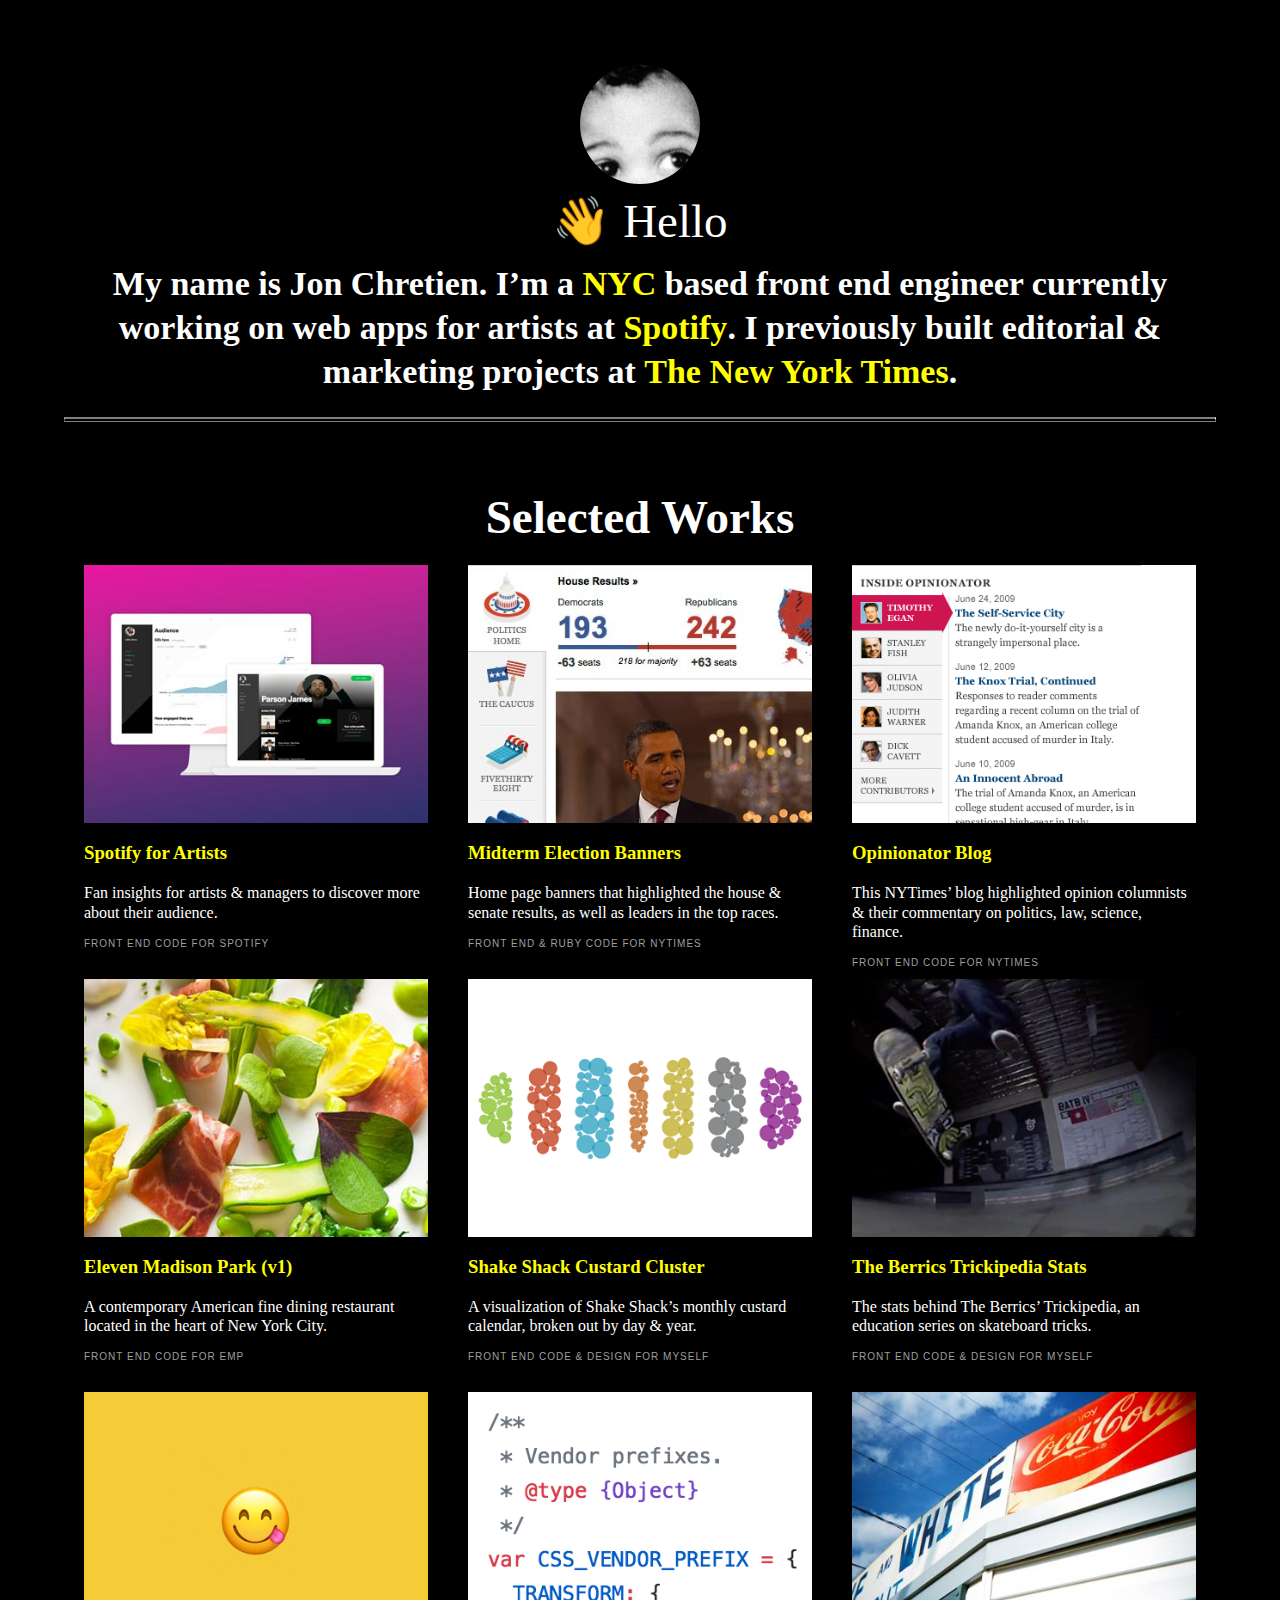
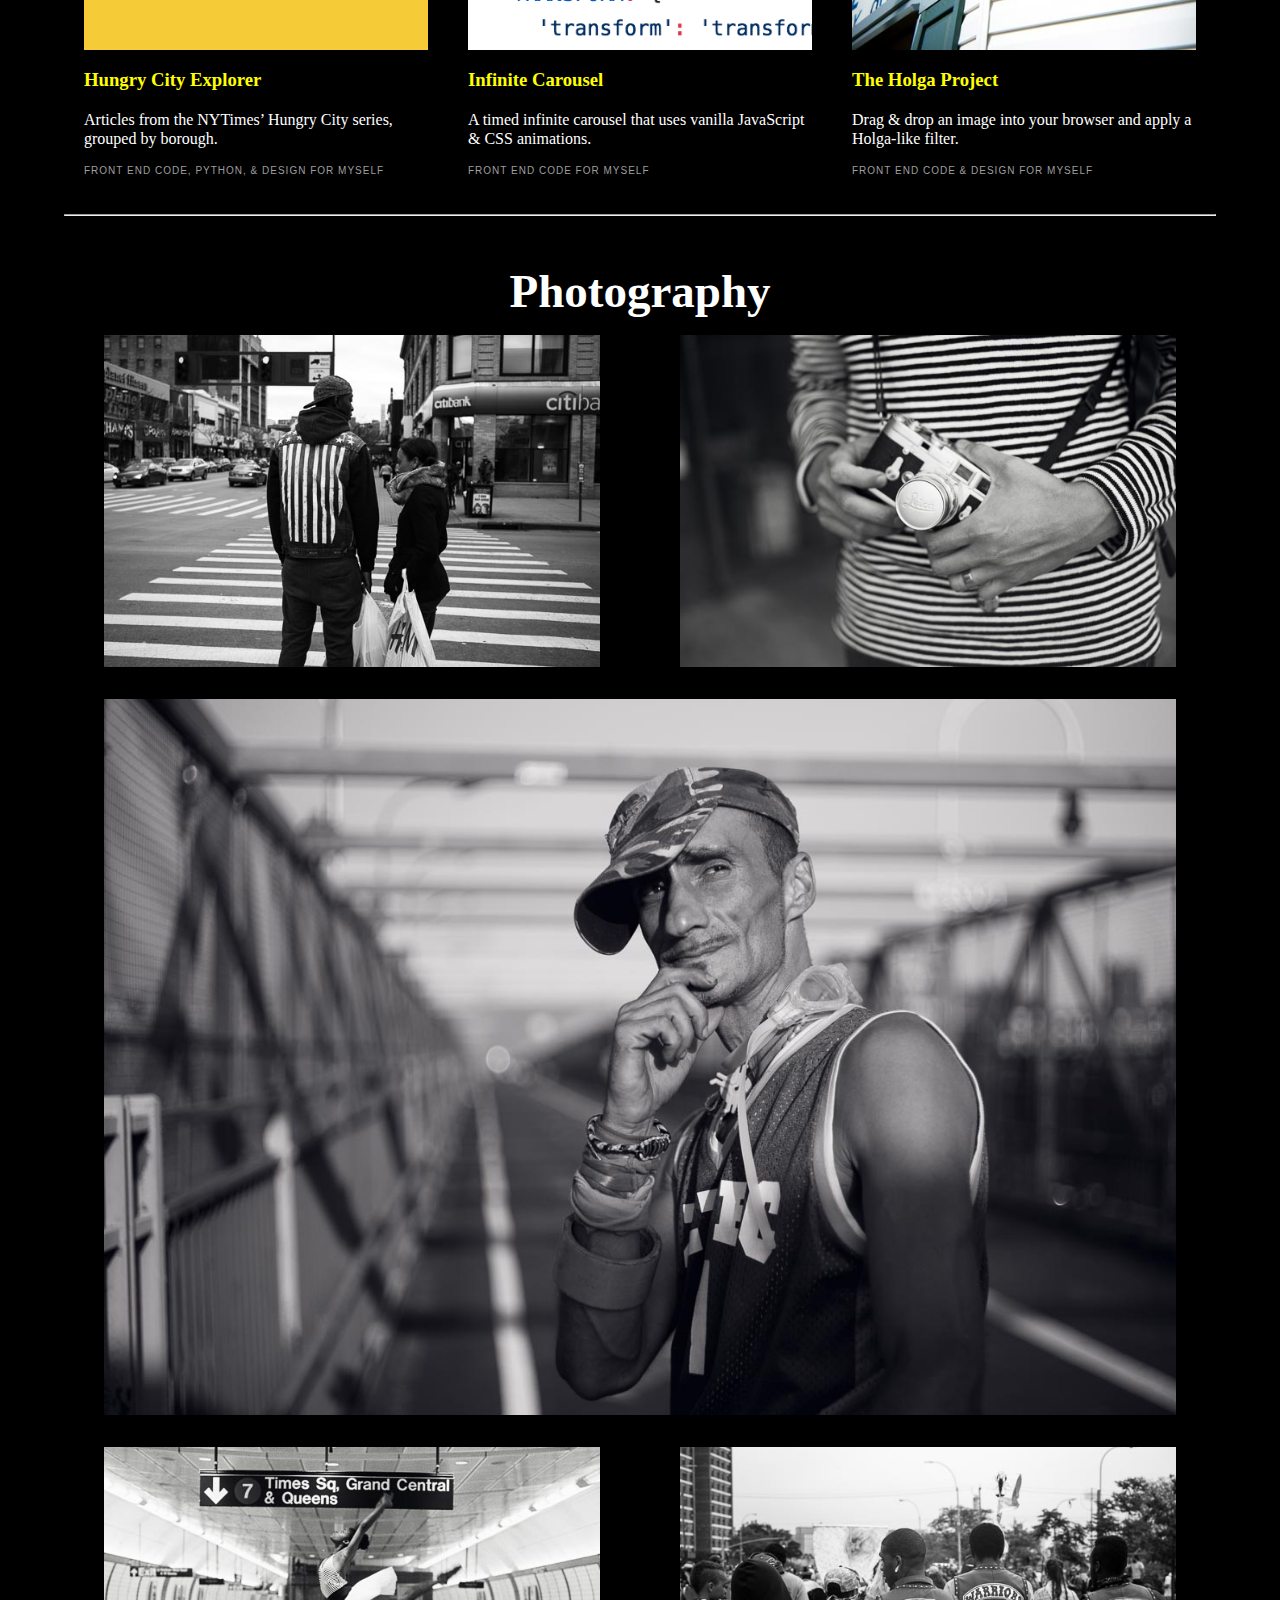
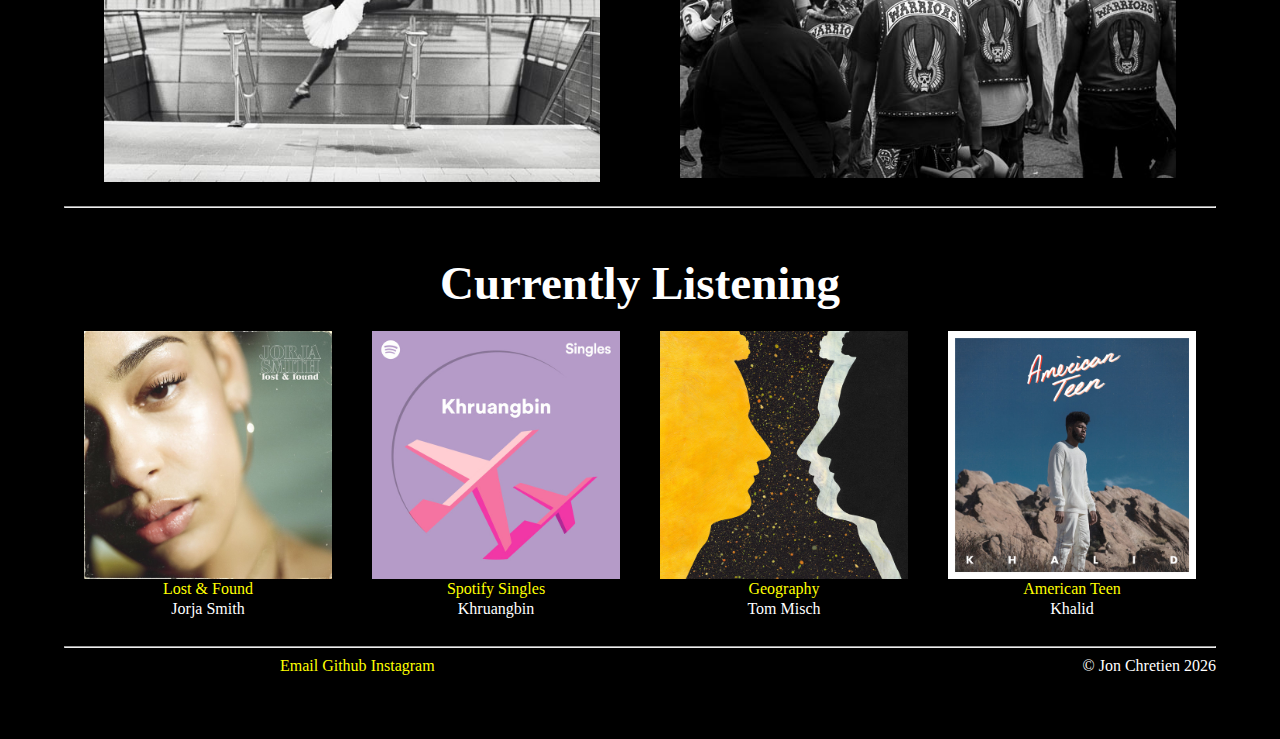
==== commit df378c8e: "final submission" ====
--- a/index.html
+++ b/index.html
@@ -21,16 +21,17 @@
     <h1 class="banner__title lead">My name is Jon Chretien. I&#8217;m a <a href="https://en.wikipedia.org/wiki/New_York_City" target="_blank" rel="noopener noreferrer">NYC</a> based front end engineer currently working on web apps for artists at <a href="https://www.spotify.com/" target="_blank" rel="noopener noreferrer">Spotify</a>. I previously built editorial &amp; marketing projects at <a href="https://www.nytimes.com/" target="_blank" rel="noopener noreferrer">The New York Times</a>.</h1>
   </header>
 </div>
-<!-- first container end here -->
+<!-- first container end -->
 <hr id="double">
 
 <!--works container start-->
+<div class="grid__item_1">
+  <h2 class="water-effect">Selected Works</h2>
+
+
+</div>
 <div class="grid__container_1">
-  <div class="grid__item_1">
-      <h2 class="water-effect">Selected Works</h2>
-
-
-  </div>
+
   <div class="grid__item">
 
 
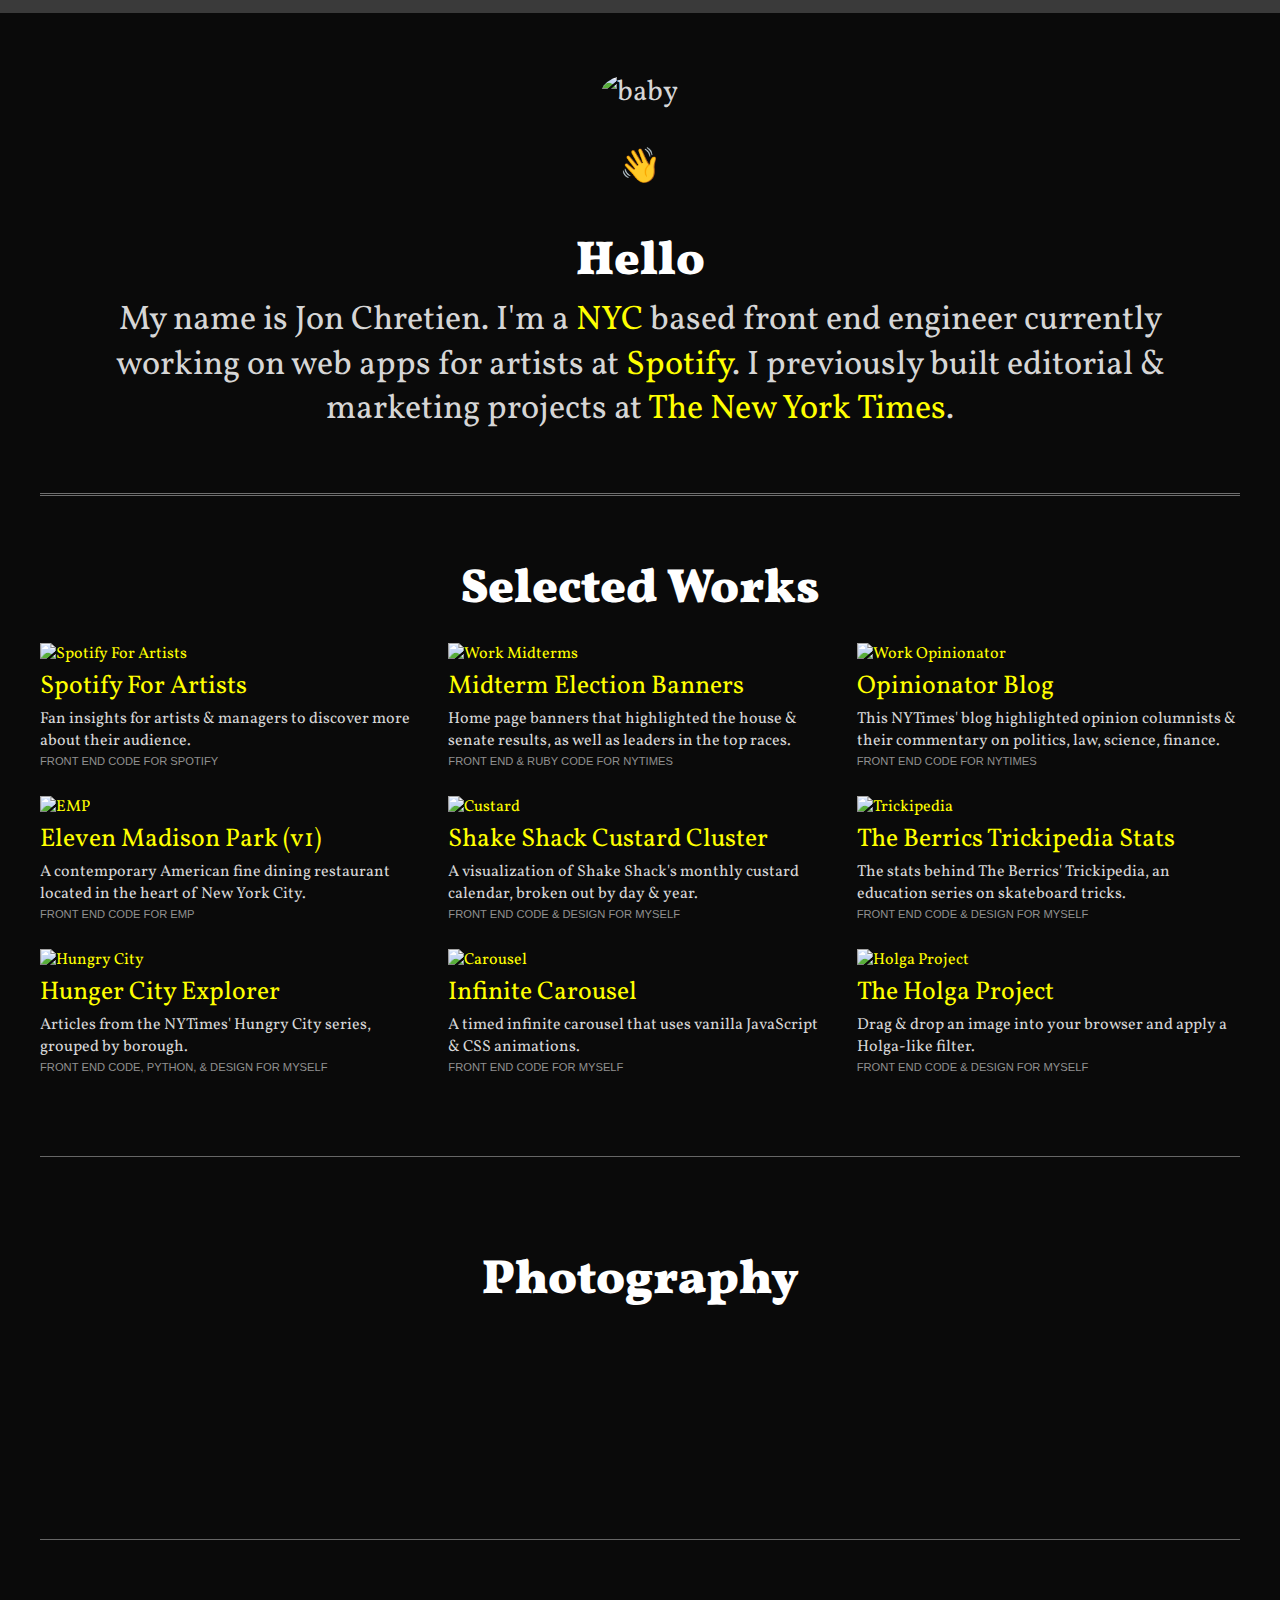
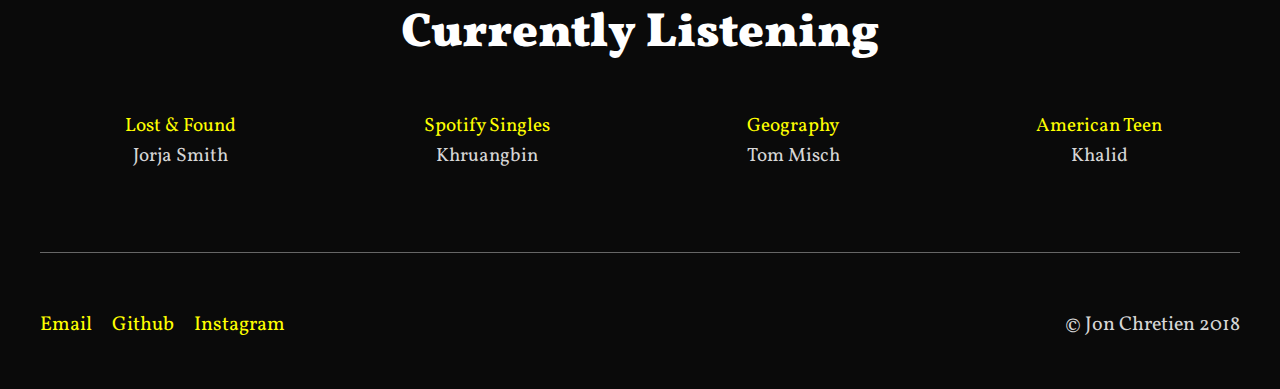
==== commit ff378eda: "final change" ====
--- a/index.html
+++ b/index.html
@@ -1,347 +1,362 @@
 <!DOCTYPE html>
-<html lang="en">
-  <head>
-    <meta http-equiv="Content-Type" content="text/html; charset=UTF-8">
-    <title>Jon Chretien | Front End Engineer</title>
-    <link rel="stylesheet" href="css/style.css" media="all">
-    <meta name="viewport" content="width=device-width, initial-scale=1.0">
-  </head>
-  <body>
-
-    <!-- first container -->
-<div class="container">
-  <header class="banner">
-    <div class="banner__avatar">
-      <img src="images/avatar.jpg" class="round_image" alt="black and white avatar">
+<html>
+<head>
+  <meta charset="utf-8" />
+  <meta http-equiv="X-UA-Compatible" content="IE=edge">
+  <title>Jon Chretien | Front End Engineer</title>
+  <meta name="viewport" content="width=device-width, initial-scale=1">
+  <link rel="stylesheet" type="text/css" media="screen" href="css/main.css" />
+  <script src="main.js"></script>
+</head>
+<body>
+  <div class="container">
+    <!-- header start -->
+    <header>
+        <img src="https://jonchretien.com/img/avatar.jpg" alt="baby" class="header">
+        <h1>
+          <p>👋</p>Hello
+        </h1>
+        <p>
+            My name is Jon Chretien. I'm a <a href="">NYC</a> based front end engineer currently working on web apps for artists at <a href="">Spotify</a>. I previously built editorial & marketing projects at <a href="">The New York Times</a>.
+        </p>
+        <hr>
+    </header>
+    <!-- header end -->
+
+    <!-- main start -->
+    <main>
+
+      <!-- selected works section starts here -->
+      
+      <section>
+        <!-- section header -->
+        <h2>
+            Selected Works
+        </h2>
+
+        <!-- work gallery grid -->
+
+        <div class="grid-container">
+
+
+
+          <!-- Spotify For Artists -->
+
+          <div class="grid-item">
+
+            <a href="https://artists.spotify.com/blog/fan-insights-is-now-spotify-for-artists" target="_blank">
+              <img src="https://jonchretien.com/img/work_s4a.jpg" alt="Spotify For Artists">
+            </a>
+
+            <div class="grid-blurb">
+              <h3><a href="https://artists.spotify.com/blog/fan-insights-is-now-spotify-for-artists" target="_blank">Spotify For Artists</a></h3>
+              Fan insights for artists & managers to discover more about their audience.
+              <span>FRONT END CODE FOR SPOTIFY</span>
+            </div>
+
+          </div>
+
+
+
+          <!-- Work Midterms -->
+
+          <div class="grid-item" href="http://www.nytimes.com/indexes/2010/11/02/index.html" target="_blank" rel="noopener noreferrer">
+            <a href="http://www.nytimes.com/indexes/2010/11/02/index.html" target="_blank">
+              <img src="https://jonchretien.com/img/work_midterms.jpg" alt="Work Midterms">
+            </a>
+
+            <div class="grid-blurb">
+              <h3><a href="http://www.nytimes.com/indexes/2010/11/02/index.html" target="_blank">Midterm Election Banners</a></h3>
+              Home page banners that highlighted the house & senate results, as well as leaders in the top races.
+              <span>FRONT END & RUBY CODE FOR NYTIMES</span>
+            </div>
+
+          </div>
+
+
+
+          <!-- Opinionator Blog -->
+
+          <div class="grid-item" href="http://opinionator.blogs.nytimes.com/" target="_blank" rel="noopener noreferrer">
+            <a href="http://opinionator.blogs.nytimes.com/" target="_blank">
+              <img src="https://jonchretien.com/img/work_opinionator.gif" alt="Work Opinionator">
+            </a>
+
+            <div class="grid-blurb">
+              <h3><a href="http://opinionator.blogs.nytimes.com/" target="_blank">Opinionator Blog</a></h3>
+              This NYTimes' blog highlighted opinion columnists & their commentary on politics, law, science, finance.
+              <span>FRONT END CODE FOR NYTIMES</span>
+            </div>
+
+          </div>
+
+
+
+
+          <!-- EMP -->
+
+          <div class="grid-item" href="https://projects.jonchretien.com/emp/" target="_blank" rel="noopener noreferrer">
+          
+            <a href="https://projects.jonchretien.com/emp/" target="_blank">
+              <img src="https://jonchretien.com/img/work_emp.jpg" alt="EMP">
+            </a>
+            
+            <div class="grid-blurb">
+              <h3><a href="https://projects.jonchretien.com/emp/" target="_blank">Eleven Madison Park (v1)</a></h3>
+              A contemporary American fine dining restaurant located in the heart of New York City.
+              <span>FRONT END CODE FOR EMP</span>
+            </div>
+          </div>
+
+
+
+          <!-- Custard -->
+
+          <div class="grid-item" href="https://projects.jonchretien.com/custard/" target="_blank" rel="noopener noreferrer">
+            <a href="https://projects.jonchretien.com/custard/" target="_blank">
+              <img src="https://jonchretien.com/img/work_custard.gif" alt="Custard">
+            </a>
+            
+            <div class="grid-blurb">
+              <h3><a href="https://projects.jonchretien.com/custard/" target="_blank">Shake Shack Custard Cluster</a></h3>
+              A visualization of Shake Shack's monthly custard calendar, broken out by day & year.
+              <span>FRONT END CODE & DESIGN FOR MYSELF</span>
+            </div>
+          
+          </div>
+
+
+
+          <!-- Trickipedia -->
+
+          <div class="grid-item" href="https://projects.jonchretien.com/trickipedia/" target="_blank" rel="noopener noreferrer">
+            <a href="https://projects.jonchretien.com/trickipedia/" target="_blank">
+              <img src="https://jonchretien.com/img/work_trickipedia.jpg" alt="Trickipedia">
+            </a>
+            
+                  
+            <div class="grid-blurb">
+              <h3><a href="https://projects.jonchretien.com/trickipedia/" target="_blank">The Berrics Trickipedia Stats</a></h3>
+              The stats behind The Berrics' Trickipedia, an education series on skateboard tricks.
+              <span>FRONT END CODE & DESIGN FOR MYSELF</span>
+            </div>
+
+          </div>
+
+ 
+
+
+          <!-- Hungry City -->
+
+          <div class="grid-item" href="https://projects.jonchretien.com/hungry-city/" target="_blank" rel="noopener noreferrer">
+            <a href="https://projects.jonchretien.com/hungry-city/" target="_blank">
+              <img src="https://jonchretien.com/img/work_hungry_city.gif" alt="Hungry City">
+            </a>
+
+            <div class="grid-blurb">
+              <h3><a href="https://projects.jonchretien.com/hungry-city/" target="_blank">Hunger City Explorer</a></h3>
+              Articles from the NYTimes' Hungry City series, grouped by borough.
+              <span>FRONT END CODE, PYTHON, & DESIGN FOR MYSELF</span>
+            </div>
+          
+          
+          </div>
+
+
+
+          <!-- Infinite Carousel -->
+
+          <div class="grid-item" href="https://github.com/jonchretien/infinite-carousel" target="_blank" rel="noopener noreferrer">
+            <a href="https://github.com/jonchretien/infinite-carousel" target="_blank">
+              <img src="https://jonchretien.com/img/work_carousel.gif" alt="Carousel">
+            </a>
+
+            <div class="grid-blurb">
+              <h3><a href="https://github.com/jonchretien/infinite-carousel" target="_blank">Infinite Carousel</a></h3>
+              A timed infinite carousel that uses vanilla JavaScript & CSS animations.
+              <span>FRONT END CODE FOR MYSELF</span>
+            </div>
+          
+          </div>
+
+
+
+
+          <!-- The Holga Project -->
+
+          <div class="grid-item" href="http://theholgaproject.com/" target="_blank" rel="noopener noreferrer">
+            <a href="http://theholgaproject.com/" target="_blank">
+              <img src="https://jonchretien.com/img/work_holga_project.jpg" alt="Holga Project">
+            </a>
+            
+            <div class="grid-blurb">
+              <h3><a href="http://theholgaproject.com/" target="_blank">The Holga Project</a></h3>
+              Drag & drop an image into your browser and apply a Holga-like filter.
+              <span>FRONT END CODE & DESIGN FOR MYSELF</span>
+            </div>
+
+          </div>
+
+
+        </div>
+
+          <!-- work gallery grid end -->
+
+      </section>
+      <hr>
+      <!-- selected works section end -->
+      <br>
+
+      <!-- photography section starts here -->
+
+      <section>
+        <!-- section header -->
+        <h2>
+            Photography
+        </h2>
+
+          <!-- photo gallery starts here -->
+
+        <div class="grid-container-photo">
+
+          <!-- Figure 1 -->
+
+          <a class="grid-item" href="https://www.instagram.com/p/1yqGl6IdQ4/" target="_blank" rel="noopener noreferrer">
+            <img src="https://jonchretien.com/img/stripes.jpg" alt="">
+          </a>
+
+          <!-- Figure 2 -->
+
+          <a class="grid-item" href="https://www.instagram.com/p/vlxcHoIdco/" target="_blank" rel="noopener noreferrer">
+            <img src="https://jonchretien.com/img/camera.jpg" alt="">
+          
+          </a>
+
+          <!-- Figure 3 (Large) -->
+
+          <a class="grid-item" href="https://www.instagram.com/p/xj3JuXIdWb/" target="_blank" rel="noopener noreferrer">
+            <img src="https://jonchretien.com/img/biker.jpg" alt="">
+          
+          </a>
+
+          <!-- Figure 4 -->
+
+          <a class="grid-item" href="https://www.instagram.com/p/BITHP8PB_M9/" target="_blank" rel="noopener noreferrer">
+            <img src="https://jonchretien.com/img/ballerina.jpg" alt="">
+          
+          </a>
+
+          <!-- Figure 5 -->
+
+          <a class="grid-item" href="https://www.instagram.com/p/5u__zCIdb9/" target="_blank" rel="noopener noreferrer">
+            <img src="https://jonchretien.com/img/warriors.jpg" alt="">
+                  
+          </a>
+        </div>
+          <!-- photo gallery ends  -->
+
+      </section>
+
+      <!-- photography section ends  -->
+
+      <hr>
+
+      <!-- songs currently listening section starts -->
+
+      <section>
+
+        <!-- section header -->
+
+        <h2>
+          Currently Listening
+        </h2>
+
+        <!-- section gallery grid starts -->
+
+          <div class="grid-container-albums">
+
+
+            <div class="grid-item">
+              
+              <a href="https://open.spotify.com/album/2B0fUi0BSwxK2HGNtaFApb" target="_blank" rel="noopener noreferrer">
+                <img src="https://i.scdn.co/image/ed73696e637e57372b1dac5026f8848241c75417" alt="">              
+              </a>
+
+              <div class="grid-blurb">
+                <h3><a href="https://open.spotify.com/album/2B0fUi0BSwxK2HGNtaFApb" target="_blank">Lost & Found</a></h3>
+                Jorja Smith
+              </div>
+
+            </div>
+
+
+            <div class="grid-item">
+              <a href="https://open.spotify.com/album/0SsFgST749MQC6oN9PLHLf" target="_blank" rel="noopener noreferrer">
+                <img src="https://i.scdn.co/image/b8fdb9c4467c35499c2a554e7ae68842a15c2f62" alt="">
+
+                <div class="grid-blurb">
+                  <h3><a href="https://open.spotify.com/album/0SsFgST749MQC6oN9PLHLf" target="_blank">Spotify Singles</a></h3>
+                  Khruangbin
+                </div>
+              
+              </a>
+            </div>
+
+            <div class="grid-item">
+              <a href="https://open.spotify.com/album/28enuddLPEA914scE6Drvk" target="_blank" rel="noopener noreferrer">
+                <img src="https://i.scdn.co/image/659f05e9ce15d0b81ea191937c2c3a3aecec160c" alt="">
+              
+              </a>
+
+              <div class="grid-blurb">
+                <h3><a href="https://open.spotify.com/album/28enuddLPEA914scE6Drvk" target="_blank">Geography</a></h3>
+                Tom Misch
+              </div>
+
+            </div>
+
+            <div class="grid-item">
+              <a href="https://open.spotify.com/album/6kf46HbnYCZzP6rjvQHYzg" target="_blank" rel="noopener noreferrer">
+                <img src="https://i.scdn.co/image/5026fddc6c0b69e931ae99130f15d4214f1e7d41" alt="">
+              
+              </a>
+
+              <div class="grid-blurb">
+                <h3><a href="https://open.spotify.com/album/6kf46HbnYCZzP6rjvQHYzg" target="_blank">American Teen</a></h3>
+                Khalid
+              </div>
+
+            </div>
+
+          </div>
+
+        <!-- grid ends -->
+
+      </section>
+      <hr>
+    </main>
+
+    <!-- main section ends -->
+    <!-- page footer starts -->
+
+    <div class="footer-container">
+      <footer>
+          <nav>
+              <ul>
+                  <li><a href="mailto:contact@jonchretien.com" target="_blank">Email</a></li>
+                  <li><a href="https://github.com/jonchretien" target="_blank">Github</a></li>
+                  <li><a href="https://www.instagram.com/jonchretien/" target="_blank">Instagram</a></li>
+              </ul>
+          </nav>
+          <div>&copy Jon Chretien 2018</div>
+      </footer>
     </div>
 
-    <p class="banner__greeting display 1">
-      👋 Hello
-    </p>
-    <h1 class="banner__title lead">My name is Jon Chretien. I&#8217;m a <a href="https://en.wikipedia.org/wiki/New_York_City" target="_blank" rel="noopener noreferrer">NYC</a> based front end engineer currently working on web apps for artists at <a href="https://www.spotify.com/" target="_blank" rel="noopener noreferrer">Spotify</a>. I previously built editorial &amp; marketing projects at <a href="https://www.nytimes.com/" target="_blank" rel="noopener noreferrer">The New York Times</a>.</h1>
-  </header>
-</div>
-<!-- first container end -->
-<hr id="double">
-
-<!--works container start-->
-<div class="grid__item_1">
-  <h2 class="water-effect">Selected Works</h2>
-
-
-</div>
-<div class="grid__container_1">
-
-  <div class="grid__item">
-
-
-      <div class="project-list grid grid-projects">
-        <div class="project-list__item grid__item">
-          <div class="project-list__thumb u-thumb">
-            <a href="https://artists.spotify.com/blog/fan-insights-is-now-spotify-for-artists" target="_blank" rel="noopener noreferrer">
-              <img src="images/work_s4a.jpg" alt="Screenshot of selected work." />
-            </a>
-          </div>
-          <div class="project-list__content">
-            <a href="https://artists.spotify.com/blog/fan-insights-is-now-spotify-for-artists" target="_blank" rel="noopener noreferrer">
-              <h3 class="project-list__title">
-                Spotify for Artists
-              </h3>
-            </a>
-            <p class="project-list__description">Fan insights for artists &amp; managers to discover more about their audience.</p>
-            <p class="project-list__role">Front end code for Spotify</p>
-          </div>
-        </div>
-
-</div>
-
-</div>
-
-  <div class="grid__item">
-    <section>
-      <div class="project-list__item grid__item">
-        <div class="project-list__thumb u-thumb">
-          <a href="http://www.nytimes.com/indexes/2010/11/02/index.html" target="_blank" rel="noopener noreferrer">
-            <img src="images/work_midterms.jpg" alt="Screenshot of selected work." />
-          </a>
-        </div>
-        <div class="project-list__content">
-          <a href="http://www.nytimes.com/indexes/2010/11/02/index.html" target="_blank" rel="noopener noreferrer">
-            <h3 class="project-list__title">
-              Midterm Election Banners
-            </h3>
-          </a>
-          <p class="project-list__description">Home page banners that highlighted the house &amp; senate results, as well as leaders in the top races.</p>
-          <p class="project-list__role">Front end &amp; Ruby code for NYTimes</p>
-        </div>
-      </div>
-    </div>
-    </section>
-
-  <div class="grid__item">
-    <div class="project-list__item grid__item">
-      <div class="project-list__thumb u-thumb">
-        <a href="http://opinionator.blogs.nytimes.com/" target="_blank" rel="noopener noreferrer">
-          <img src="images/work_opinionator.gif" alt="Screenshot of selected work." />
-        </a>
-      </div>
-      <div class="project-list__content">
-        <a href="http://opinionator.blogs.nytimes.com/" target="_blank" rel="noopener noreferrer">
-          <h3 class="project-list__title">
-            Opinionator Blog
-          </h3>
-        </a>
-        <p class="project-list__description">This NYTimes’ blog highlighted opinion columnists &amp; their commentary on politics, law, science, finance.</p>
-        <p class="project-list__role">Front end code for NYTimes</p>
-      </div>
-    </div>
+    <!-- page footer ends here -->
+
   </div>
-  <div class="grid__item">
-<section>
-  <div class="project-list__item grid__item">
-    <div class="project-list__thumb u-thumb">
-      <a href="https://projects.jonchretien.com/emp/" target="_blank" rel="noopener noreferrer">
-        <img src="images/work_emp.jpg" alt="Screenshot of selected work." />
-      </a>
-    </div>
-    <div class="project-list__content">
-      <a href="https://projects.jonchretien.com/emp/" target="_blank" rel="noopener noreferrer">
-        <h3 class="project-list__title">
-          Eleven Madison Park (v1)
-        </h3>
-      </a>
-      <p class="project-list__description">A contemporary American fine dining restaurant located in the heart of New York City.</p>
-      <p class="project-list__role">Front end code for EMP</p>
-    </div>
-  </div>
-</section>
-  </div>
-  <div class="grid__item">
-    <div class="project-list__item grid__item">
-      <div class="project-list__thumb u-thumb">
-        <a href="https://projects.jonchretien.com/custard/" target="_blank" rel="noopener noreferrer">
-          <img src="images/work_custard.gif" alt="Screenshot of selected work." />
-        </a>
-      </div>
-      <div class="project-list__content">
-        <a href="https://projects.jonchretien.com/custard/" target="_blank" rel="noopener noreferrer">
-          <h3 class="project-list__title">
-            Shake Shack Custard Cluster
-          </h3>
-        </a>
-        <p class="project-list__description">A visualization of Shake Shack’s monthly custard calendar, broken out by day &amp; year.</p>
-        <p class="project-list__role">Front end code &amp; design for myself</p>
-      </div>
-    </div>
-  </div>
-  <div class="grid__item">
-    <div class="project-list__item grid__item">
-      <div class="project-list__thumb u-thumb">
-        <a href="https://projects.jonchretien.com/trickipedia/" target="_blank" rel="noopener noreferrer">
-          <img src="images/work_trickipedia.jpg" alt="Screenshot of selected work." />
-        </a>
-      </div>
-      <div class="project-list__content">
-        <a href="https://projects.jonchretien.com/trickipedia/" target="_blank" rel="noopener noreferrer">
-          <h3 class="project-list__title">
-            The Berrics Trickipedia Stats
-          </h3>
-        </a>
-        <p class="project-list__description">The stats behind The Berrics’ Trickipedia, an education series on skateboard tricks.</p>
-        <p class="project-list__role">Front end code &amp; design for myself</p>
-      </div>
-    </div>
-  </div>
-  <div class="grid__item">
-    <div class="project-list__item grid__item">
-      <div class="project-list__thumb u-thumb">
-        <a href="https://projects.jonchretien.com/hungry-city/" target="_blank" rel="noopener noreferrer">
-          <img src="images/work_hungry_city.gif" alt="Screenshot of selected work." />
-        </a>
-      </div>
-      <div class="project-list__content">
-        <a href="https://projects.jonchretien.com/hungry-city/" target="_blank" rel="noopener noreferrer">
-          <h3 class="project-list__title">
-            Hungry City Explorer
-          </h3>
-        </a>
-        <p class="project-list__description">Articles from the NYTimes’ Hungry City series, grouped by borough.</p>
-        <p class="project-list__role">Front end code, Python, &amp; design for myself</p>
-      </div>
-    </div>
-  </div>
-  <div class="grid__item">
-    <div class="project-list__item grid__item">
-      <div class="project-list__thumb u-thumb">
-        <a href="https://github.com/jonchretien/infinite-carousel" target="_blank" rel="noopener noreferrer">
-          <img src="images/work_carousel.gif" alt="Screenshot of selected work." />
-        </a>
-      </div>
-      <div class="project-list__content">
-        <a href="https://github.com/jonchretien/infinite-carousel" target="_blank" rel="noopener noreferrer">
-          <h3 class="project-list__title">
-            Infinite Carousel
-          </h3>
-        </a>
-        <p class="project-list__description">A timed infinite carousel that uses vanilla JavaScript & CSS animations.</p>
-        <p class="project-list__role">Front end code for myself</p>
-      </div>
-    </div>
-  </div>
-  <div class="grid__item">
-    <div class="project-list__item grid__item">
-      <div class="project-list__thumb u-thumb">
-        <a href="http://theholgaproject.com/" target="_blank" rel="noopener noreferrer">
-          <img src="images/work_holga_project.jpg" alt="Screenshot of selected work." />
-        </a>
-      </div>
-      <div class="project-list__content">
-        <a href="http://theholgaproject.com/" target="_blank" rel="noopener noreferrer">
-          <h3 class="project-list__title">
-            The Holga Project
-          </h3>
-        </a>
-        <p class="project-list__description">Drag & drop an image into your browser and apply a Holga-like filter.</p>
-        <p class="project-list__role">Front end code &amp; design for myself</p>
-      </div>
-    </div>
-  </div>
-</div>
-<!--works container end-->
-<hr>
-<!--photography start-->
-<div class="grid__container_2">
-<div class="grid__item_2">
-  <h2 class="section__title">Photography</h2>
-</div>
-<div class="grid__item1">
-  <!-- <div class="grid__item"> -->
-    <figure>
-      <a href="https://www.instagram.com/p/1yqGl6IdQ4/" target="_blank" rel="noopener noreferrer">
-        <img class="figure__thumbnail" src="images/stripes.jpg" alt="Black and white photo from my photography portfolio.">
-      </a>
-    </figure>
-  <!-- </div> -->
-</div>
-<div class="grid__item1">
-  <!-- <div class="grid__item"> -->
-    <figure>
-      <a href="https://www.instagram.com/p/vlxcHoIdco/" target="_blank" rel="noopener noreferrer">
-        <img class="figure__thumbnail" src="images/camera.jpg" alt="Black and white photo from my photography portfolio.">
-      </a>
-    </figure>
-  <!-- </div> -->
-</div>
-<div class="grid__item1_picture_4">
-  <!-- <div class="grid__item"> -->
-    <figure>
-      <a href="https://www.instagram.com/p/xj3JuXIdWb/" target="_blank" rel="noopener noreferrer">
-        <img class="figure__thumbnail" src="images/biker.jpg" alt="Black and white photo from my photography portfolio.">
-      </a>
-    </figure>
-  <!-- </div> -->
-</div>
-<div class="grid__item1">
-  <!-- <div class="grid__item"> -->
-    <figure>
-      <a href="https://www.instagram.com/p/BITHP8PB_M9/" target="_blank" rel="noopener noreferrer">
-        <img class="figure__thumbnail" src="images/ballerina.jpg" alt="Black and white photo from my photography portfolio.">
-      </a>
-    </figure>
-  <!-- </div> -->
-</div>
-<div class="grid__item1">
-  <!-- <div class="grid__item"> -->
-    <figure>
-      <a href="https://www.instagram.com/p/5u__zCIdb9/" target="_blank" rel="noopener noreferrer">
-        <img class="figure__thumbnail" src="images/warriors.jpg" alt="Black and white photo from my photography portfolio.">
-      </a>
-    </figure>
-  </div>
-<!-- </div> -->
-</div>
-<!-- photography end -->
-<hr>
-<!--currently Listening start-->
-<div class="grid__container_3">
-<div class="grid__item_3">
-<h2 class="section__title">Currently Listening</h2>
-</div>
-<div class="grid__item2">
-  <div class="cover-art u-thumb">
-    <a href="https://open.spotify.com/album/2B0fUi0BSwxK2HGNtaFApb" target="_blank" rel="noopener noreferrer">
-      <img src="images/ed73696e637e57372b1dac5026f8848241c75417" alt="Album cover art.">
-    </a>
-  </div>
-  <div class="release-name">
-    <a href="https://open.spotify.com/album/2B0fUi0BSwxK2HGNtaFApb" target="_blank" rel="noopener noreferrer">Lost &amp; Found</a>
-  </div>
-  <div class="artist-name">
-    Jorja Smith
-  </div>
-</div>
-<div class="grid__item2">
-  <div class="cover-art u-thumb">
-    <a href="https://open.spotify.com/album/0SsFgST749MQC6oN9PLHLf" target="_blank" rel="noopener noreferrer">
-      <img src="images/b8fdb9c4467c35499c2a554e7ae68842a15c2f62" alt="Album cover art.">
-    </a>
-  </div>
-  <div class="release-name">
-    <a href="https://open.spotify.com/album/0SsFgST749MQC6oN9PLHLf" target="_blank" rel="noopener noreferrer">Spotify Singles</a>
-  </div>
-  <div class="artist-name">
-    Khruangbin
-  </div>
-</div>
-<div class="grid__item2">
-  <div class="cover-art u-thumb">
-    <a href="https://open.spotify.com/album/28enuddLPEA914scE6Drvk" target="_blank" rel="noopener noreferrer">
-      <img src="images/659f05e9ce15d0b81ea191937c2c3a3aecec160c" alt="Album cover art.">
-    </a>
-  </div>
-  <div class="release-name">
-    <a href="https://open.spotify.com/album/28enuddLPEA914scE6Drvk" target="_blank" rel="noopener noreferrer">Geography</a>
-  </div>
-  <div class="artist-name">
-    Tom Misch
-  </div>
-</div>
-<div class="grid__item2">
-  <div class="cover-art u-thumb">
-    <a href="https://open.spotify.com/album/6kf46HbnYCZzP6rjvQHYzg" target="_blank" rel="noopener noreferrer">
-      <img src="images/5026fddc6c0b69e931ae99130f15d4214f1e7d41" alt="Album cover art.">
-    </a>
-  </div>
-  <div class="release-name">
-    <a href="https://open.spotify.com/album/6kf46HbnYCZzP6rjvQHYzg" target="_blank" rel="noopener noreferrer">American Teen</a>
-  </div>
-  <div class="artist-name">
-    Khalid
-  </div>
-</div>
-</div>
-<hr>
-<footer class="footer">
-  <!-- these are links -->
-  <nav id="links">
-        <script>
-        (function() { var x="function f(x){var i,o=\"\",ol=x.length,l=ol;while(x.charCodeAt(l/13)!=92){try{x+=x;l+=l;}catch(e){}}for(i=l-1;i>=0;i--){o+=x.charAt(i);}return o.substr(0,ol);}f(\")84,\\\"=5?* ?aQA020\\\\220\\\\330\\\\420\\\\=IT)V/O420\\\\430\\\\330\\\\700\\\\130\\\\LI6400\\\\700\\\\400\\\\H310\\\\100\\\\n\\\\620\\\\400\\\\220\\\\7=331230\\\\-;6\\\"\\\\;;0h>$#',!i620\\\\t.\\\"\\\\4-d\\\"\\\\~chQRXHRHN620\\\\CXPYFQ^T\\\"(f};o nruter};))++y(^)i(tAedoCrahc.x(edoCrahCmorf.gnirtS=+o;721=%y{)++i;l<i;0=i(rof;htgnel.x=l,\\\"\\\"=o,i rav{)y,x(f noitcnuf\")";while(x=eval(x));})();
-        </script><a href="mailto:contact@jonchretien.com" title=""></a>
-
-        <noscript>
-          You'll need JavaScript enabled to view this email address.
-        </noscript>
-      
-      <!-- <li class="footer__list-item"> -->
-        <a href="https://github.com/jonchretien" target="_blank" rel="noopener noreferrer">Github</a>
-    
-      <!-- <li class="footer__list-item"> -->
-        <a href="https://www.instagram.com/jonchretien/" target="_blank" rel="noopener noreferrer">Instagram</a>
-     <!-- links end here -->
-  </nav >
-  <div class="footer__copyright">
-    © Jon Chretien&nbsp;<span id="copyright">2018</span><script>(function(){document.getElementById("copyright").textContent=(new Date).getFullYear()})();</script>
-  </div>
-</footer>
-  </body>
-</html>
+
+  <!-- container close -->
+  
+</body>
+</html>--- a/css/main.css
+++ b/css/main.css
@@ -0,0 +1,369 @@
+@import url('https://fonts.googleapis.com/css?family=Vollkorn:400,700,900');
+
+/*
+============ 
+BASE STYLES
+============
+*/
+
+* {
+    box-sizing: border-box;
+}
+
+.cf {
+    clear: both;
+}
+
+body {
+    font-family: 'Vollkorn', sans-serif;
+    border-top: 13px solid #3a3a3a;
+    margin: 0;
+    background-color: #0a0a0a;
+    color: rgb(214, 214, 214);
+}
+
+/*
+============ 
+HEADER
+============
+*/
+
+header {
+    text-align: center;
+    font-size: 1.8rem;
+    padding: 60px 0 0 0;
+}
+header img {
+    width: 120px;
+    height: 120px;
+    border-radius: 50%;
+}
+
+header h1 {
+    font-weight: 900;
+    padding: 0;
+    margin: 20px 0 -10px 0 ;
+    color: #FFFFFF;
+    font-size: 1.65em;
+    line-height: 0.5;
+}
+
+header p {
+    line-height: 1.3;
+    font-size: 2.13rem;
+    width: 1240px;
+    padding: 0 50px;
+    margin-bottom: 60px;
+}
+
+header hr {
+    background-color: #3a3a3a00;
+    height: 4px;
+    border-top: none;
+    border-bottom: 3px double #6f6f6f;
+    border-left: none;
+    border-right: none;
+}
+
+/*
+============ 
+MAIN
+============
+*/
+
+main {
+    padding: 0;
+}
+
+section {
+    height: fit-content;
+    padding-bottom: 50px;
+}
+
+
+
+/*
+============ 
+FOOTER
+============
+*/
+
+footer div {
+    height: auto;
+    width: 100%;
+    display: flex;
+    font-size: 1.25em;
+    align-items: flex-end;
+    justify-content: flex-end;
+}
+
+footer {
+    display: flex;
+    margin: 0;
+    padding: 0;
+}
+
+nav ul {
+    display: flex;
+    padding: 0;
+    margin: 0;
+    justify-content: flex-start;
+}
+
+nav li {
+    list-style: none;
+    font-size: 1.25em;
+    margin-right: 20px;
+}
+
+/*
+========
+COMPONENTS
+========
+*/
+
+hr {
+    display: block;
+    clear: both;
+    border: none;
+    border-bottom: 1px solid #666666;
+}
+
+a {
+    text-decoration: none;
+    transition: color 150ms ease-in-out;
+}
+
+a:link {
+    color: yellow;
+}
+a:visited {
+    color: yellow;
+}
+a:hover {
+    color: grey;
+}
+a:active {
+    color: rgb(66, 33, 33);
+}
+
+h2 {
+    transform: translateY(20px);
+    font-weight: 900;
+    color: #FFFFFF;
+    font-size: 3em;
+    text-align: center;
+}
+
+h3 {
+    font-weight: 400;
+    color: yellow;
+    margin-top: 4px;
+    margin-bottom: 4px;
+    font-size: 1.6em;
+}
+
+
+
+/*
+========
+CLASSES
+========
+*/
+
+.container {
+    width: 1240px;
+    margin: 0 auto;
+    padding: 0;
+}
+
+.footer-container {
+    padding: 50px 0;
+}
+
+/*
+========
+Grids
+========
+*/
+
+.grid-container {
+    height: fit-content;
+    display: grid;
+    grid-template-columns: repeat(3, 1fr);
+    grid-row-gap: 4px;
+    grid-column-gap: 25px;
+}
+
+.grid-item {
+    opacity: 1;
+    height: fit-content;
+}
+
+.grid-item img {
+    opacity: 1;
+    height: auto;
+    width: auto;
+    max-width: 100%;
+    transition: opacity 400ms ease-in-out;
+}
+
+.grid-blurb {
+    height: fit-content;
+    display: block;
+    margin-bottom: 25px
+}
+
+.grid-blurb span {
+    padding-top: 3px;
+    display: block;
+    font-family: 'Helvetica';
+    font-weight: 500;
+    font-size: 0.7em;
+    color: #909090;
+}
+
+.grid-item img:hover {
+    opacity: 0.55;
+}
+
+.grid-container-photo {
+    grid-gap: 20px;
+    display: grid;
+    grid-template-columns: repeat(2, 1fr);
+    grid-template-rows: repeat(4, 1fr);
+}
+
+.grid-container-photo .grid-item img {
+    width: auto;
+    height: auto;
+    max-width: 100%;
+}
+.grid-container-photo .grid-item:nth-child(3) {
+    grid-column: span 2;
+    grid-row: span 2;
+}
+.grid-container-photo .grid-item img:hover {
+    opacity: 0.55;
+}
+
+
+.grid-container-albums {
+    grid-column-gap: 25px;
+    grid-row-gap: 10px;
+    display: grid;
+    grid-template-columns: repeat(4, 1fr);
+
+}
+
+.grid-container-albums .grid-item {
+    height: auto;
+}
+
+
+.grid-container-albums .grid-blurb {
+    text-align: center;
+    font-size: 1.2em;
+}
+.grid-container-albums .grid-blurb h3 {
+    font-size: 1em;
+}
+
+
+
+
+
+/* 
+==============
+MEDIA QUERIES
+==============
+*/
+
+/* Responsiveness for Laptop Screens */
+
+@media (max-width: 1350px) {
+    .container {
+        width: 100%;
+        padding: 0 40px;
+        margin: 0 auto;
+    }
+    header p {
+        width: 100%;
+    }
+
+
+}
+
+
+/* Responsiveness for Tablet Screens */
+
+
+@media (max-width: 970px) {
+
+    .grid-container-photo .grid-item {
+        min-height: 50px;
+        height: auto;
+    }
+    .grid-container-photo {
+        height: auto;
+    }
+    .grid-container {
+        grid-template-columns: repeat(2, 1fr);
+    }
+
+
+}
+
+/* Responsiveness for Phablet Screens */
+
+@media (max-width: 768px) {
+
+    header {
+        padding-top: 40px;
+    }
+    footer div {
+        display: block;
+        align-items: center;
+        justify-content: center;
+    }
+    footer {
+        display: block;
+        text-align: center;
+    }
+    nav ul {
+        display: block;
+    }
+    nav li {
+        display: inline;
+        margin-left: 10px;
+        margin-right: 10px;
+    }
+}
+
+/* Responsiveness for Mobile Screens */
+
+@media (max-width: 480px) {
+
+    .grid-container-photo .grid-item:nth-child(3) {
+        grid-column: span 1;
+        grid-row: span 1;
+    }
+
+    .grid-container-photo {
+        grid-template-columns: 1fr;
+    }
+
+    .grid-container {
+        grid-template-columns: 1fr;
+    }
+
+    .grid-container-albums {
+        grid-row-gap: 0;
+        grid-template-columns: 1fr;
+    
+    }
+
+    header p {
+        font-size: 0.85em;
+    }
+}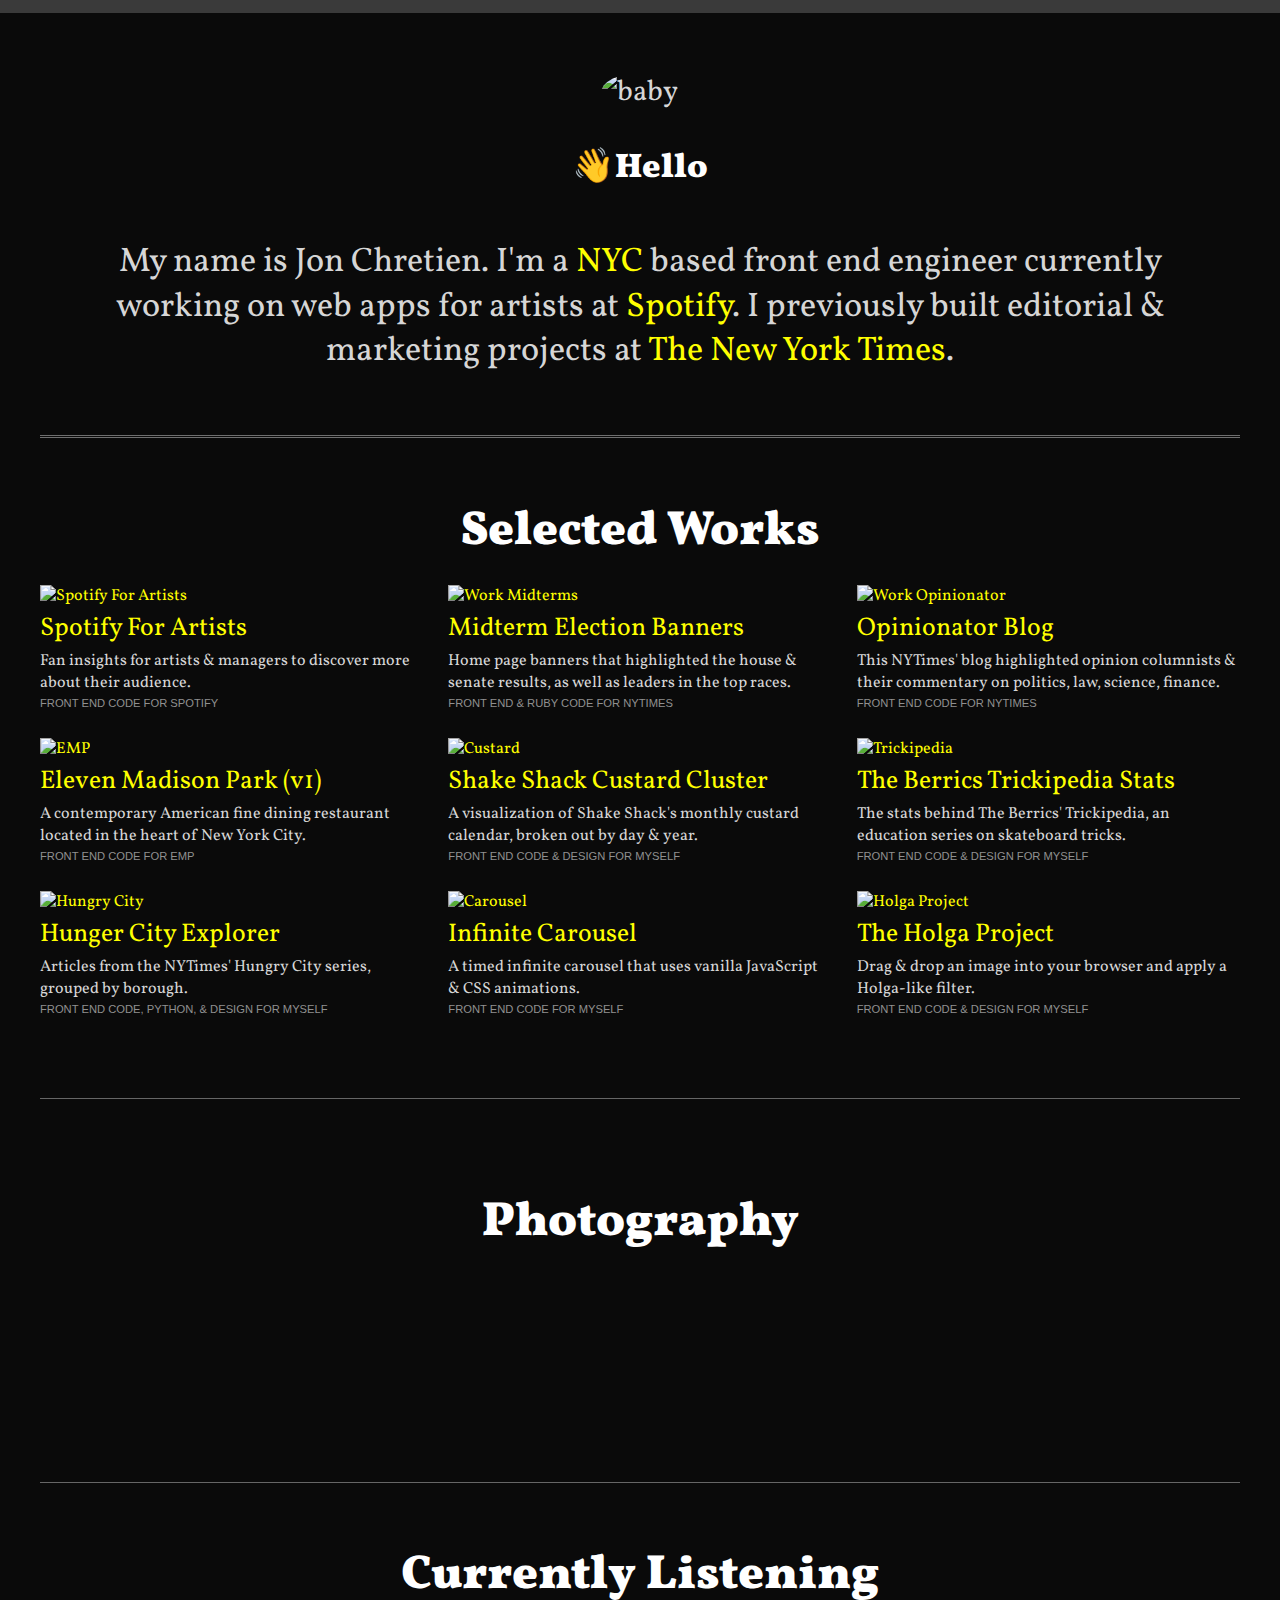
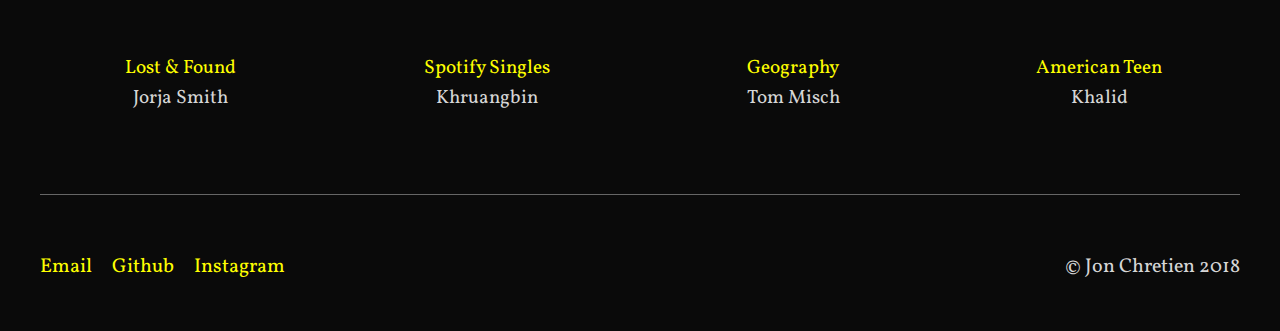
==== commit 94d48796: "uploading changes to responsiveness to jon chreiten website" ====
--- a/index.html
+++ b/index.html
@@ -14,7 +14,7 @@
     <header>
         <img src="https://jonchretien.com/img/avatar.jpg" alt="baby" class="header">
         <h1>
-          <p>👋</p>Hello
+          <p>👋Hello</p>
         </h1>
         <p>
             My name is Jon Chretien. I'm a <a href="">NYC</a> based front end engineer currently working on web apps for artists at <a href="">Spotify</a>. I previously built editorial & marketing projects at <a href="">The New York Times</a>.
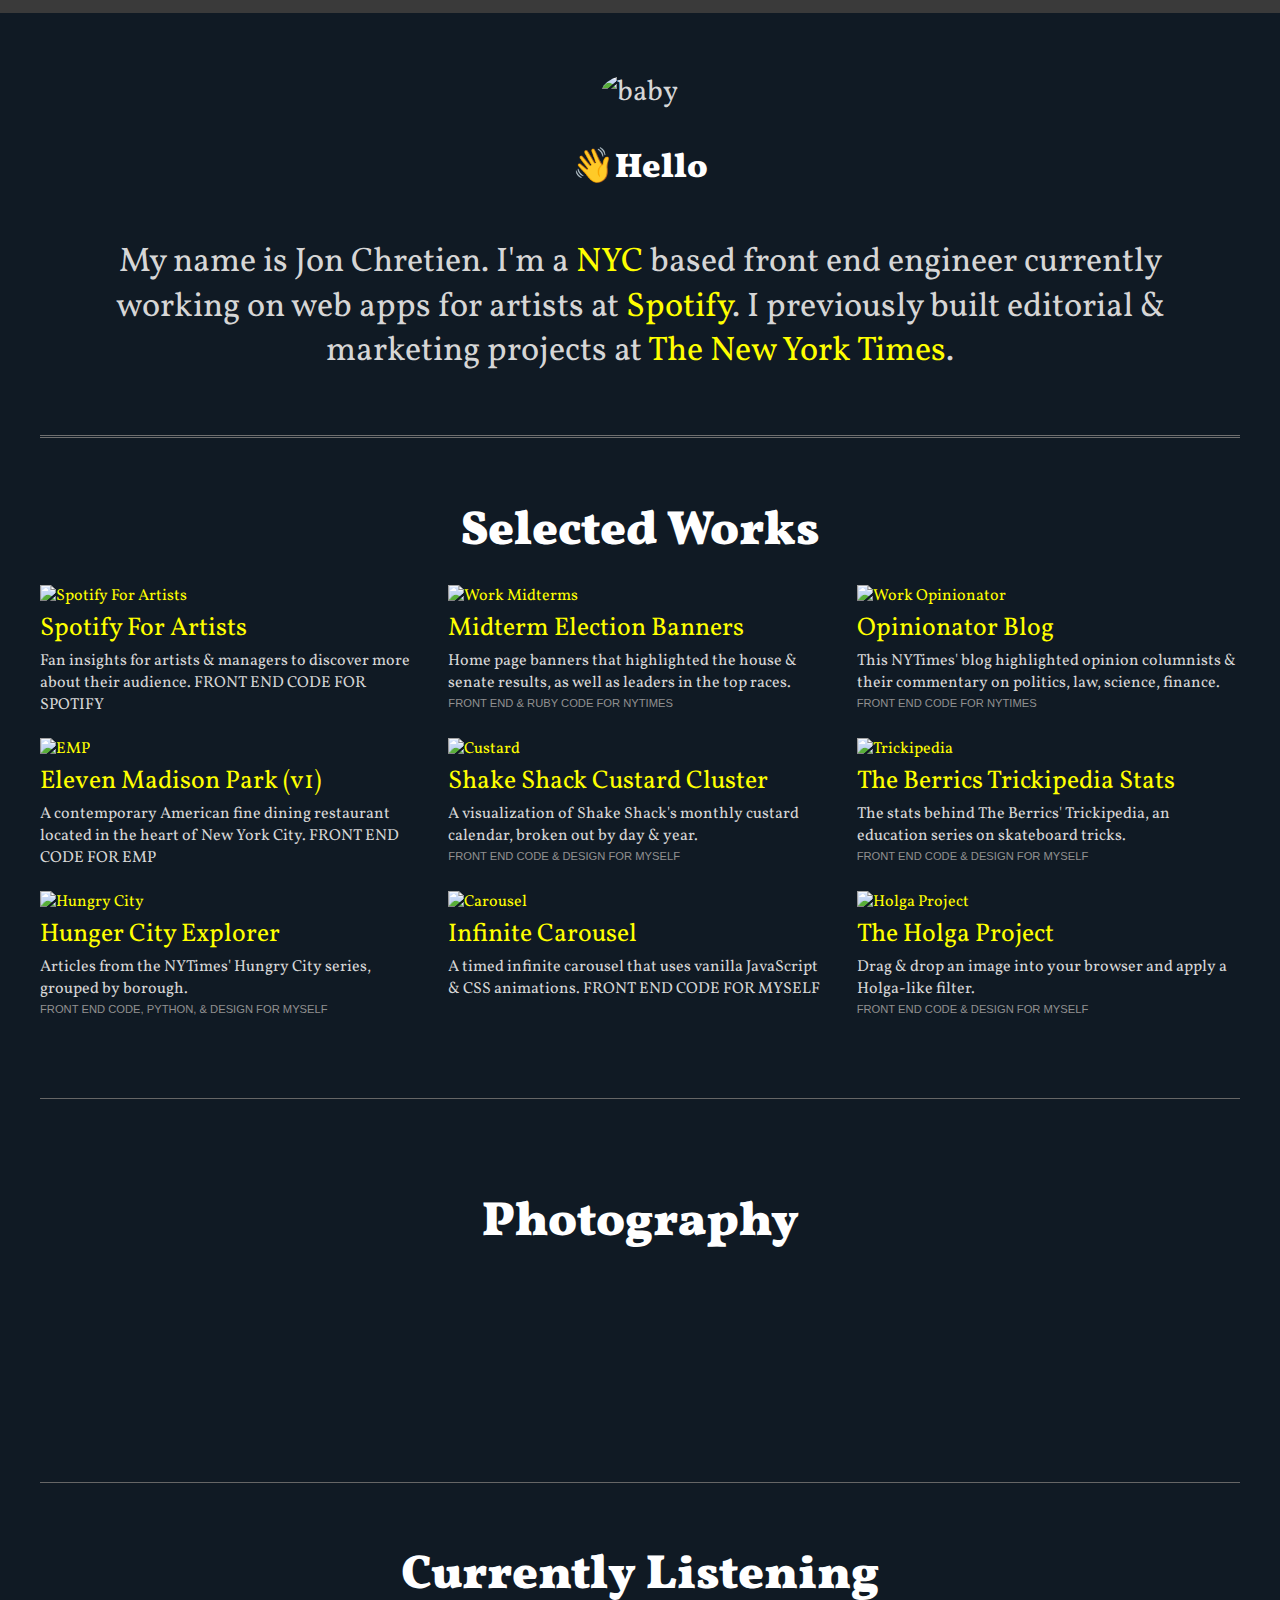
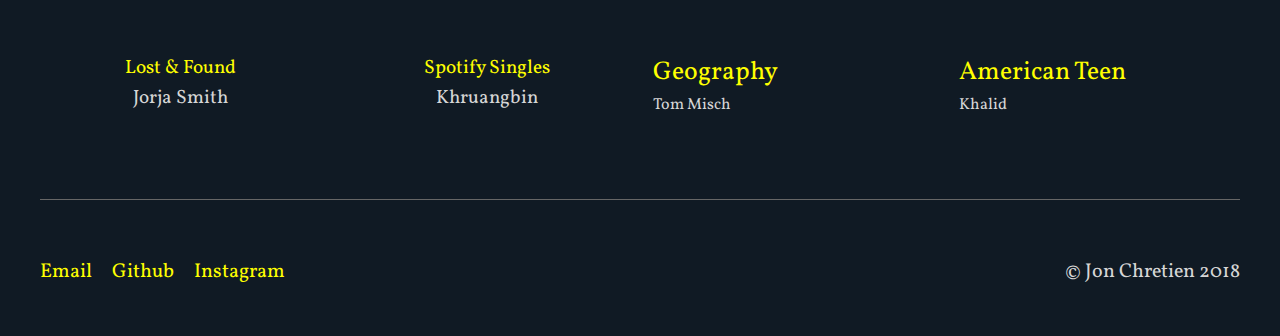
==== commit 4fe7a364: "changed back ground colour" ====
--- a/index.html
+++ b/index.html
@@ -65,7 +65,7 @@
               <img src="https://jonchretien.com/img/work_midterms.jpg" alt="Work Midterms">
             </a>
 
-            <div class="grid-blurb">
+            <div class="grid-blur">
               <h3><a href="http://www.nytimes.com/indexes/2010/11/02/index.html" target="_blank">Midterm Election Banners</a></h3>
               Home page banners that highlighted the house & senate results, as well as leaders in the top races.
               <span>FRONT END & RUBY CODE FOR NYTIMES</span>
@@ -82,7 +82,7 @@
               <img src="https://jonchretien.com/img/work_opinionator.gif" alt="Work Opinionator">
             </a>
 
-            <div class="grid-blurb">
+            <div class="grid-blur">
               <h3><a href="http://opinionator.blogs.nytimes.com/" target="_blank">Opinionator Blog</a></h3>
               This NYTimes' blog highlighted opinion columnists & their commentary on politics, law, science, finance.
               <span>FRONT END CODE FOR NYTIMES</span>
@@ -117,7 +117,7 @@
               <img src="https://jonchretien.com/img/work_custard.gif" alt="Custard">
             </a>
             
-            <div class="grid-blurb">
+            <div class="grid-blur">
               <h3><a href="https://projects.jonchretien.com/custard/" target="_blank">Shake Shack Custard Cluster</a></h3>
               A visualization of Shake Shack's monthly custard calendar, broken out by day & year.
               <span>FRONT END CODE & DESIGN FOR MYSELF</span>
@@ -135,7 +135,7 @@
             </a>
             
                   
-            <div class="grid-blurb">
+            <div class="grid-blur">
               <h3><a href="https://projects.jonchretien.com/trickipedia/" target="_blank">The Berrics Trickipedia Stats</a></h3>
               The stats behind The Berrics' Trickipedia, an education series on skateboard tricks.
               <span>FRONT END CODE & DESIGN FOR MYSELF</span>
@@ -153,7 +153,7 @@
               <img src="https://jonchretien.com/img/work_hungry_city.gif" alt="Hungry City">
             </a>
 
-            <div class="grid-blurb">
+            <div class="grid-blur">
               <h3><a href="https://projects.jonchretien.com/hungry-city/" target="_blank">Hunger City Explorer</a></h3>
               Articles from the NYTimes' Hungry City series, grouped by borough.
               <span>FRONT END CODE, PYTHON, & DESIGN FOR MYSELF</span>
@@ -189,7 +189,7 @@
               <img src="https://jonchretien.com/img/work_holga_project.jpg" alt="Holga Project">
             </a>
             
-            <div class="grid-blurb">
+            <div class="grid-blur">
               <h3><a href="http://theholgaproject.com/" target="_blank">The Holga Project</a></h3>
               Drag & drop an image into your browser and apply a Holga-like filter.
               <span>FRONT END CODE & DESIGN FOR MYSELF</span>
@@ -308,7 +308,7 @@
               
               </a>
 
-              <div class="grid-blurb">
+              <div class="grid-blur">
                 <h3><a href="https://open.spotify.com/album/28enuddLPEA914scE6Drvk" target="_blank">Geography</a></h3>
                 Tom Misch
               </div>
@@ -321,7 +321,7 @@
               
               </a>
 
-              <div class="grid-blurb">
+              <div class="grid-blur">
                 <h3><a href="https://open.spotify.com/album/6kf46HbnYCZzP6rjvQHYzg" target="_blank">American Teen</a></h3>
                 Khalid
               </div>
--- a/css/main.css
+++ b/css/main.css
@@ -18,7 +18,7 @@
     font-family: 'Vollkorn', sans-serif;
     border-top: 13px solid #3a3a3a;
     margin: 0;
-    background-color: #0a0a0a;
+    background-color: #101a24;
     color: rgb(214, 214, 214);
 }
 
@@ -57,7 +57,7 @@
 }
 
 header hr {
-    background-color: #3a3a3a00;
+    background-color: #101a24;
     height: 4px;
     border-top: none;
     border-bottom: 3px double #6f6f6f;
@@ -208,13 +208,13 @@
     transition: opacity 400ms ease-in-out;
 }
 
-.grid-blurb {
+.grid-blur {
     height: fit-content;
     display: block;
     margin-bottom: 25px
 }
 
-.grid-blurb span {
+.grid-blur span {
     padding-top: 3px;
     display: block;
     font-family: 'Helvetica';
@@ -271,14 +271,6 @@
 
 
 
-
-
-/* 
-==============
-MEDIA QUERIES
-==============
-*/
-
 /* Responsiveness for Laptop Screens */
 
 @media (max-width: 1350px) {
@@ -342,7 +334,7 @@
 
 /* Responsiveness for Mobile Screens */
 
-@media (max-width: 480px) {
+@media (max-width: 380px) {
 
     .grid-container-photo .grid-item:nth-child(3) {
         grid-column: span 1;
